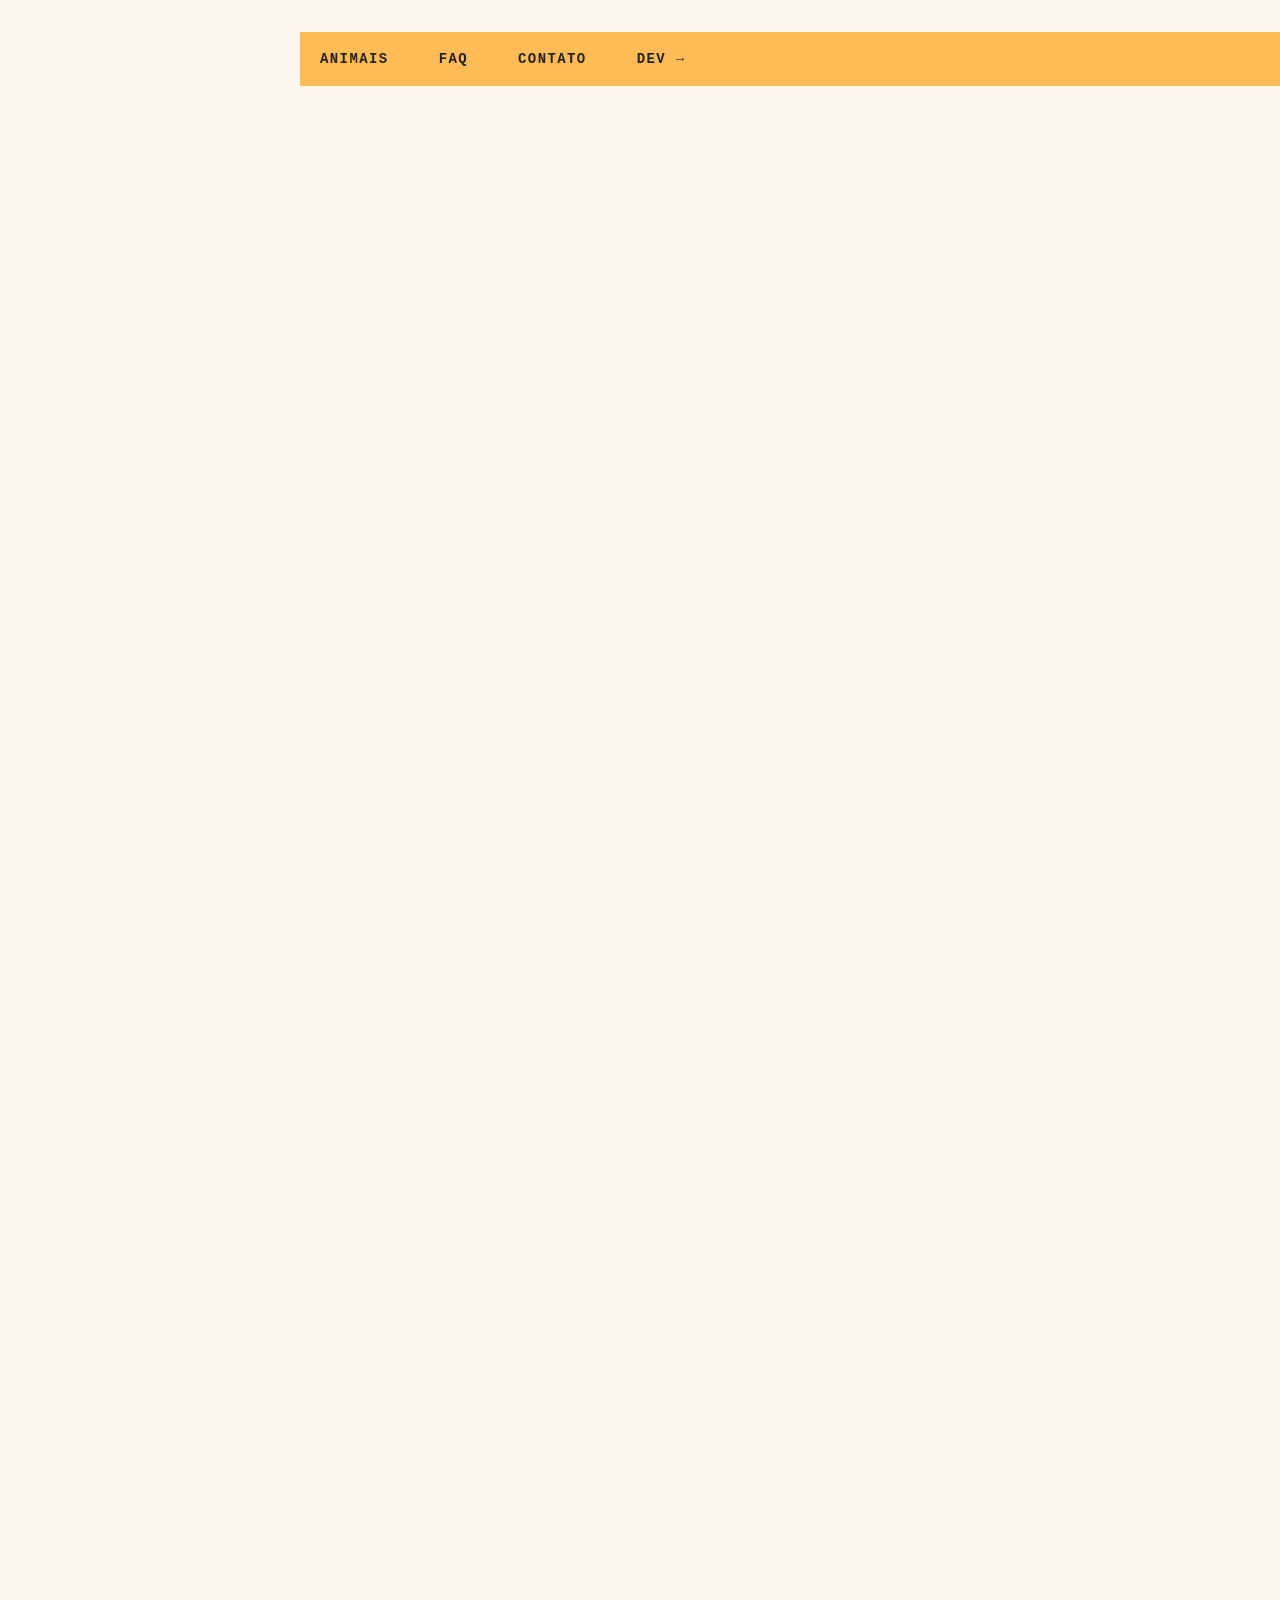
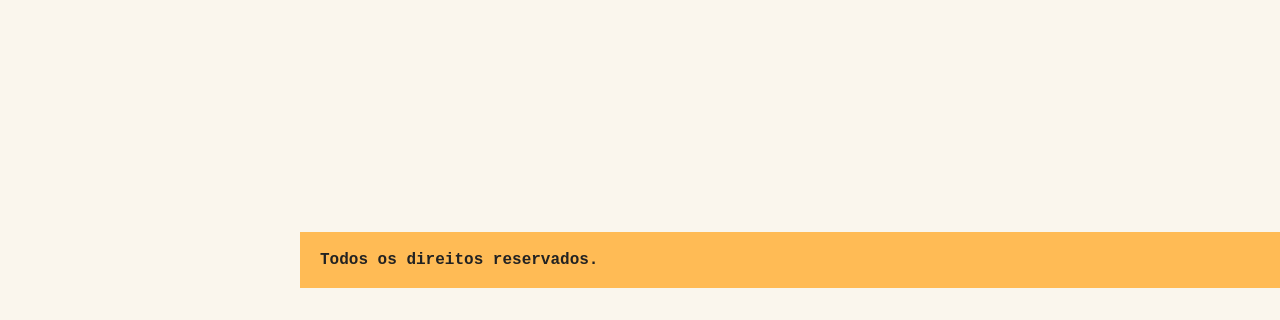
==== index.html @ dd09b453 "SAVEPOINT" ====
<!DOCTYPE html>
<html lang="en">
  <head>
    <meta charset="UTF-8" />
    <meta name="viewport" content="width=device-width, initial-scale=1.0" />
    <meta http-equiv="X-UA-Compatible" content="ie=edge" />
    <link rel="stylesheet" href="css/style.css" />
    <link
      href="https://fonts.googleapis.com/css?family=Playfair+Display+SC"
      rel="stylesheet"
    />
    <script>
      document.documentElement.className += " js";
    </script>
    <title>Animais Fantásticos</title>
  </head>
  <body>
    <!-- menu -->
    <nav class="menu js-menu">
      <ul>
        <li><a href="#animais">Animais</a></li>
        <li><a href="#faq">Faq</a></li>
        <li><a href="#contato">Contato</a></li>
        <li><a href="https://google.com">Dev →</a></li>
      </ul>
    </nav>
    <!-- section animais -->
    <section class="grid-section animais js-scroll" id="animais">
      <h1 class="titulo">Animais Fantásticos</h1>
      <ul class="animais-lista js-tabmenu">
        <li><img src="img/content/imagem1.jpg" /></li>
        <li><img src="img/content/imagem2.jpg" /></li>
        <li><img src="img/content/imagem3.jpg" /></li>
        <li><img src="img/content/imagem4.jpg" /></li>
        <li><img src="img/content/imagem5.jpg" /></li>
        <li><img src="img/content/imagem6.jpg" /></li>
      </ul>

      <div class="animais-descricao js-tabcontent">
        <section>
          <h2>Raposa</h2>
          <p>
            Lorem ipsum dolor, sit amet consectetur adipisicing elit. Dolor
            exercitationem enim illo varchitecto corrupti maxime dignissimos?
          </p>
          <p>
            Lorem ipsum dolor sit amet consectetur adipisicing elit. Placeat
            distinctio cum in aut animi officiis quae vel!
          </p>
          <p>
            Lorem ipsum dolor sit amet consectetur adipisicing elit.
            Exercitationem ipsum unde nesciunt omnis dolores fugiat repellat
            consectetur, eligendi qui similique.
          </p>
        </section>

        <section>
          <h2>Esquilo</h2>
          <p>
            Lorem ipsum dolor, sit amet consectetur adipisicing elit. Dolor
            exercitationem enim illo vero nemo recusandae quod ipsa, velit
            delectus quae aspernatur, architecto corrupti maxime dignissimos?
          </p>
          <p>
            Lorem ipsum dolor sit amet consectetur adipisicing elit. Placeat
            distinctio cum in aut animi officiis quae vel!
          </p>
          <p>
            Lorem ipsum dolor sit amet consectetur adipisicing elit.
            Exercitationem ipsum unde nesciunt omnis dolores fugiat repellat
            consectetur, eligendi qui similique.
          </p>
        </section>

        <section>
          <h2>Urso</h2>
          <p>
            Lorem ipsum dolor, sit amet consectetur adipisicing elit. Dolor
            exercitationem enim illo vero nemo recusandae quod ipsa, velit
            delectus quae aspernatur, architecto corrupti maxime dignissimos?
          </p>
          <p>
            Lorem ipsum dolor sit amet consectetur adipisicing elit. Placeat
            distinctio cum in aut animi officiis quae vel!
          </p>
          <p>
            Lorem ipsum dolor sit amet consectetur adipisicing elit.
            Exercitationem ipsum unde nesciunt omnis dolores fugiat repellat
            consectetur, eligendi qui similique.
          </p>
        </section>

        <section>
          <h2>Lobo</h2>
          <p>
            Lorem ipsum dolor, sit amet consectetur adipisicing elit. Dolor
            exercitationem enim illo vero nemo recusandae quod ipsa, velit
            delectus quae aspernatur, architecto corrupti maxime dignissimos?
          </p>
          <p>
            Lorem ipsum dolor sit amet consectetur adipisicing elit. Placeat
            distinctio cum in aut animi officiis quae vel!
          </p>
          <p>
            Lorem ipsum dolor sit amet consectetur adipisicing elit.
            Exercitationem ipsum unde nesciunt omnis dolores fugiat repellat
            consectetur, eligendi qui similique.
          </p>
        </section>

        <section>
          <h2>Macaco</h2>
          <p>
            Lorem ipsum dolor, sit amet consectetur adipisicing elit. Dolor
            exercitationem enim illo vero nemo recusandae quod ipsa, velit
            delectus quae aspernatur, architecto corrupti maxime dignissimos?
          </p>
          <p>
            Lorem ipsum dolor sit amet consectetur adipisicing elit. Placeat
            distinctio cum in aut animi officiis quae vel!
          </p>
          <p>
            Lorem ipsum dolor sit amet consectetur adipisicing elit.
            Exercitationem ipsum unde nesciunt omnis dolores fugiat repellat
            consectetur, eligendi qui similique.
          </p>
        </section>

        <section>
          <h2>Leão</h2>
          <p>
            Lorem ipsum dolor, sit amet consectetur adipisicing elit. Dolor
            exercitationem enim illo vero nemo recusandae quod ipsa, velit
            delectus quae aspernatur, architecto corrupti maxime dignissimos?
          </p>
          <p>
            Lorem ipsum dolor sit amet consectetur adipisicing elit. Placeat
            distinctio cum in aut animi officiis quae vel!
          </p>
          <p>
            Lorem ipsum dolor sit amet consectetur adipisicing elit.
            Exercitationem ipsum unde nesciunt omnis dolores fugiat repellat
            consectetur, eligendi qui similique.
          </p>
        </section>
      </div>
    </section>

    <!-- FAQ -->
    <section class="grid-section faq js-scroll" id="faq">
      <h1 class="titulo">FAQ</h1>
      <dl class="faq-lista js-accordion">
        <dt>Qual a idade dos animais?</dt>
        <dd>
          Lorem ipsum dolor sit amet consectetur adipisicing elit. Libero ipsa
          reiciendis illum nesciunt veniam. Quos?
        </dd>

        <dt>Eles são fantásticos?</dt>
        <dd>
          Lorem ipsum dolor sit amet consectetur adipisicing elit. Libero ipsa
          reiciendis illum nesciunt veniam. Quos?
        </dd>

        <dt>Qual a diferença?</dt>
        <dd>
          Lorem ipsum dolor sit amet consectetur adipisicing elit. Libero ipsa
          reiciendis illum nesciunt veniam. Quos?
        </dd>

        <dt>Como proceder?</dt>
        <dd>
          Lorem ipsum dolor sit amet consectetur adipisicing elit. Libero ipsa
          reiciendis illum nesciunt veniam. Quos?
        </dd>
      </dl>
    </section>

    <!-- Section Contato -->
    <section class="grid-section contato js-scroll" id="contato">
      <h1 class="titulo">Contato</h1>
      <div class="mapa"><img src="img/content/mapa.png" /></div>
      <ul class="dados">
        <li>email@email.com</li>
        <li>+55 (11) 98844-3322</li>
        <li>Rua Dr. PP, 12</li>
        <li>São Paulo, Sp</li>
      </ul>
    </section>

    <!-- footer -->
    <footer class="copy"><p>Todos os direitos reservados.</p></footer>
    <!-- <script src="js/main/script.js"></script> -->
  </body>
</html>
---- css/style.css ----
html,body,div,span,applet,object,iframe,h1,h2,h3,h4,h5,h6,p,blockquote,pre,a,abbr,acronym,address,big,cite,code,del,dfn,em,img,ins,kbd,q,s,samp,small,strike,strong,sub,sup,tt,var,b,u,i,center,dl,dt,dd,ol,ul,li,fieldset,form,label,legend,table,caption,tbody,tfoot,thead,tr,th,td,article,aside,canvas,details,embed,figure,figcaption,footer,header,hgroup,menu,nav,output,ruby,section,summary,time,mark,audio,video{margin:0;padding:0;border:0;font-size:100%;font:inherit;vertical-align:baseline}article,aside,details,figcaption,figure,footer,header,hgroup,menu,nav,section{display:block}body{line-height:1}ol,ul{list-style:none}blockquote,q{quotes:none}blockquote:before,blockquote:after,q:before,q:after{content:'';content:none}table{border-collapse:collapse;border-spacing:0}html.textomaior{font-size:130%}img{display:block;max-width:100%}body{background:#faf6ed;color:#222;-webkit-font-smoothing:antialiased;display:grid;grid-template-columns:1fr 120px minmax(300px, 800px) 1fr}.menu{grid-column:3/5;margin-top:2em;margin-bottom:2em;background:#fb5}.menu ul{display:-webkit-box;display:-ms-flexbox;display:flex;-ms-flex-wrap:wrap;flex-wrap:wrap}.menu ul li a{display:block;padding:20px;margin-right:10px;color:#222;text-decoration:none;font-family:"IBM PLex Mono",monospace;font-weight:bold;letter-spacing:0.1em;text-transform:uppercase;font-size:0.875rem}.grid-section{grid-column:2/4;width:100%;-webkit-box-sizing:border-box;box-sizing:border-box;padding:10px;display:grid;grid-template-columns:90px 300px 1fr;grid-gap:20px;margin-bottom:4rem}.titulo{font-family:"Playfair Display SC", Georgia;font-size:6rem;line-height:1;margin-bottom:1rem;grid-column:1/4}.animais h2{font-family:"IBM PLex Mono",monospace;font-weight:bold;letter-spacing:0.1em;font-size:1rem;text-transform:uppercase;margin-bottom:1rem;color:#e54}.animais h2::before{content:"";display:inline-block;width:40px;height:10px;background-color:#fb5;margin-right:10px}.animais p{font-family:Helvetica, Arial, sans-serif;line-height:1.2;margin-bottom:1rem}.animais-lista{height:370px;overflow-y:scroll;grid-column:2}.animais-lista::-webkit-scrollbar{width:18px}.animais-lista::-webkit-scrollbar-thumb{background:#fb5;border-left:4px solid #faf6ed;border-right:4px solid #faf6ed}.animais-lista::-webkit-scrollbar-track{background:#faf6ed}.animais-lista li{cursor:pointer}.animais-descricao{grid-column:3}.animais-descricao section{margin-bottom:3rem}.faq-lista{grid-column:2/4}.faq-lista dt{font-family:"IBM PLex Mono",monospace;font-weight:bold;letter-spacing:0.1em;margin-top:2rem;margin-bottom:0.5rem;color:#e54}.faq-lista dt::before{content:"";display:inline-block;width:40px;height:10px;background-color:#fb5;margin-right:10px;width:20px}.faq-lista dd{font-family:Helvetica, Arial, sans-serif;margin-bottom:0.5rem;margin-left:30px}.mapa{grid-column:2}.dados{grid-column:3}.dados li{margin-bottom:1rem;font-family:Helvetica, Arial, sans-serif}.dados li::before{content:"";display:inline-block;width:40px;height:10px;background-color:#fb5;margin-right:10px;width:20px}.copy{grid-column:3/5;margin-bottom:2rem;background:#fb5}.copy p{padding:20px;font-family:"IBM PLex Mono",monospace;font-weight:bold}@media (max-width: 700px){body{grid-template-columns:1fr}.menu,.grid-section,.copy{grid-column:1}.menu{margin-top:0px}.copy{margin-bottom:0px}.grid-section{grid-template-columns:100px 1fr;grid-gap:10px}.grid-section h1{font-size:3rem}.animais-lista{grid-column:1}.faq-lista,.dados,.mapa{grid-column:1/3}}.js .js-tabcontent section{display:none}.js .js-tabcontent section.ativo{display:block;-webkit-animation:show 0.5s forwards;animation:show 0.5s forwards}@-webkit-keyframes show{from{opacity:0;-webkit-transform:translate3d(-30px, 0, 0);transform:translate3d(-30px, 0, 0)}to{opacity:1;-webkit-transform:translate3d(0, 0, 0);transform:translate3d(0, 0, 0)}}@keyframes show{from{opacity:0;-webkit-transform:translate3d(-30px, 0, 0);transform:translate3d(-30px, 0, 0)}to{opacity:1;-webkit-transform:translate3d(0, 0, 0);transform:translate3d(0, 0, 0)}}.js .js-accordion dt{cursor:pointer}.js .js-accordion dt::after{content:"⬎";margin-left:10px}.js .js-accordion dt.show::after{content:"⬏"}.js .js-accordion dd{display:none}.js .js-accordion dd.show{display:block;-webkit-animation:slideDown 0.5s forwards;animation:slideDown 0.5s forwards}@-webkit-keyframes slideDown{from{opacity:0;max-height:0}to{opacity:1;max-height:100px}}@keyframes slideDown{from{opacity:0;max-height:0}to{opacity:1;max-height:100px}}.js .js-scroll{opacity:0;-webkit-transform:translate3d(-30px, 0, 0);transform:translate3d(-30px, 0, 0);-webkit-transition:0.3s;transition:0.3s}.js .js-scroll.ativo{opacity:1;-webkit-transform:translate3d(0, 0, 0);transform:translate3d(0, 0, 0)}
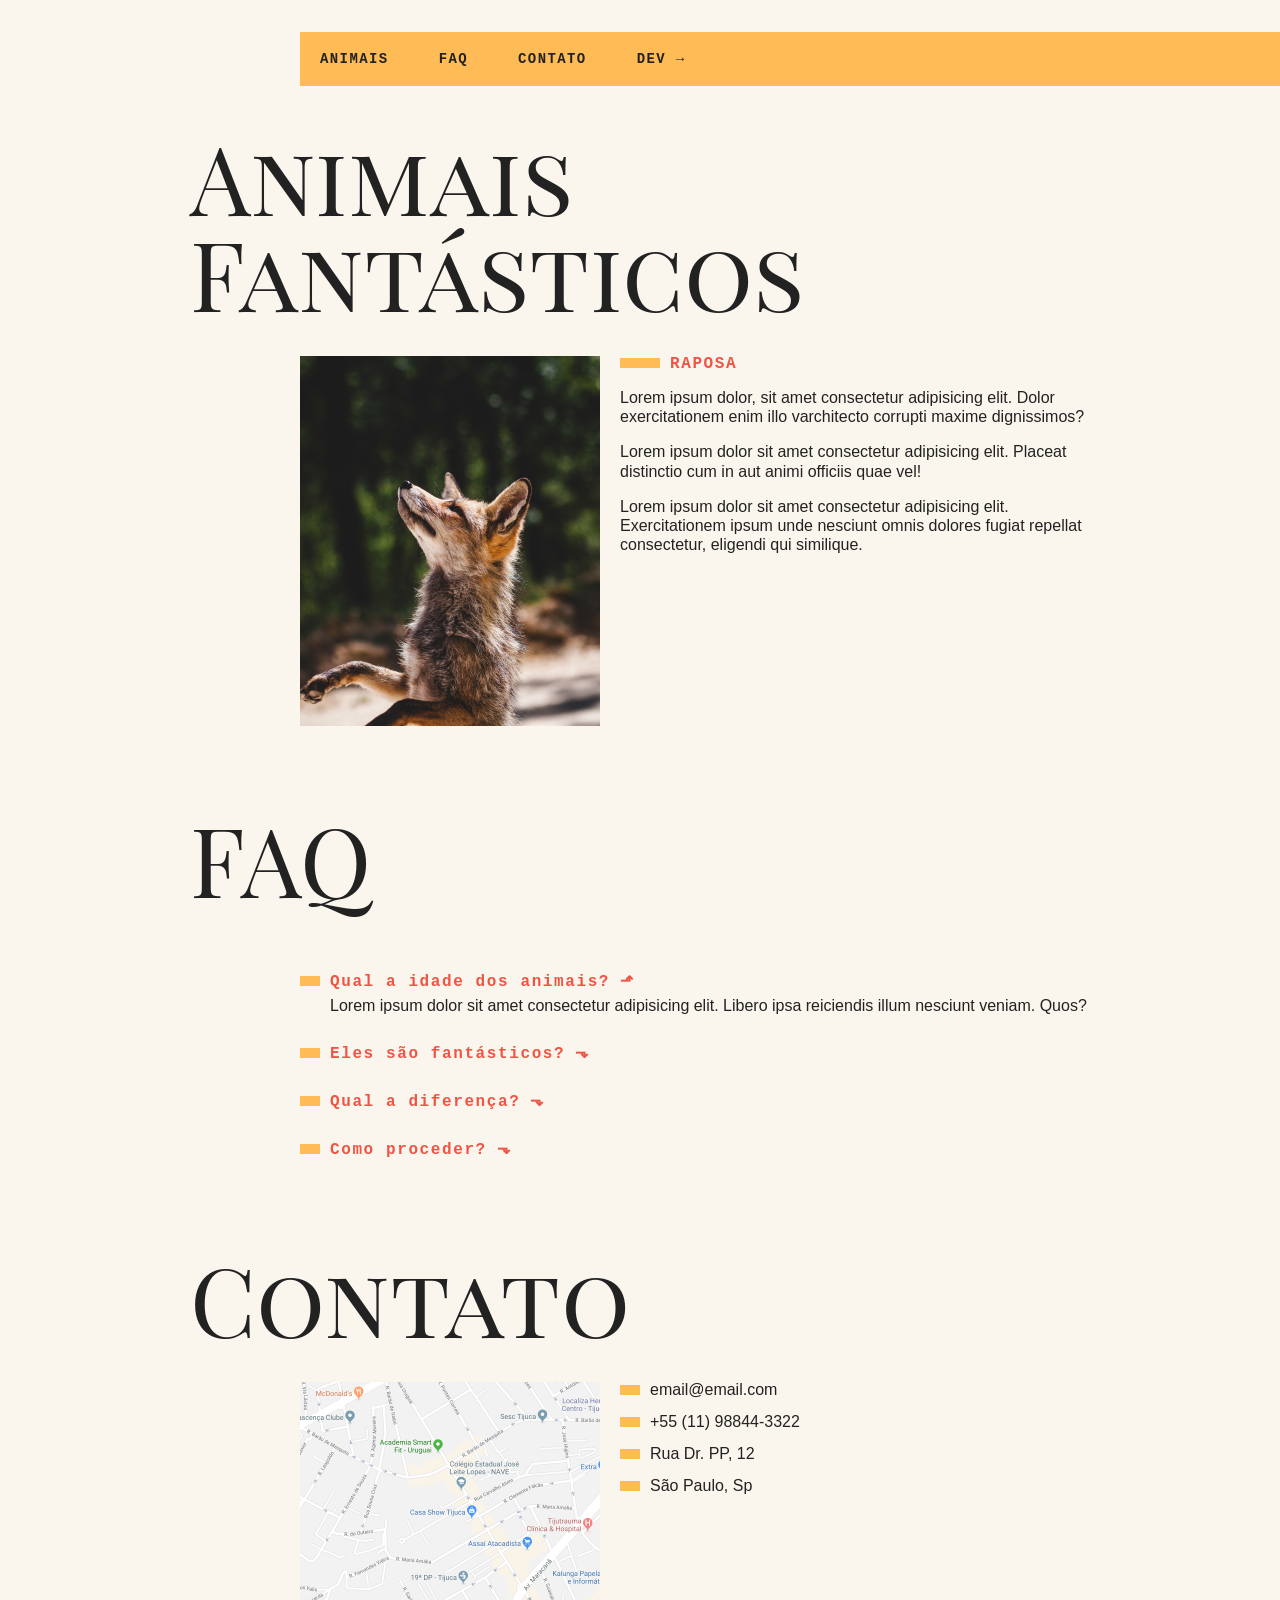
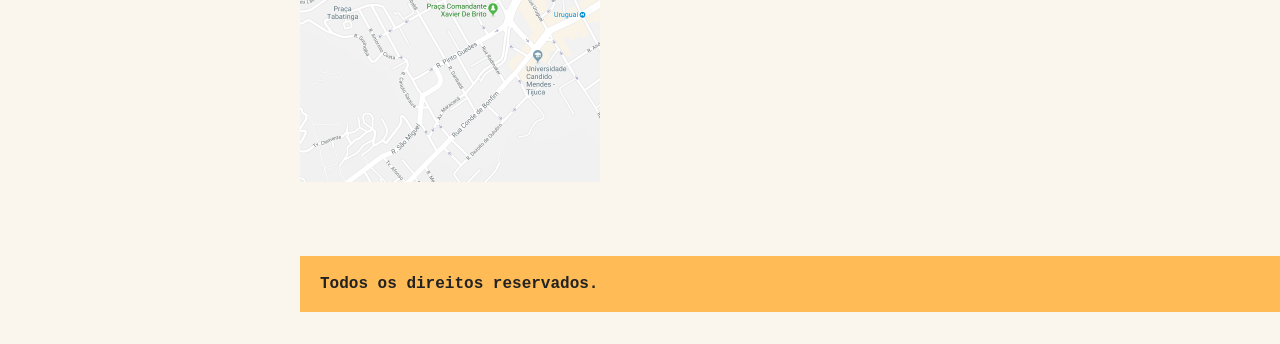
==== commit 29cf86da: "last changes before put all js files in modules" ====
--- a/index.html
+++ b/index.html
@@ -16,7 +16,7 @@
   </head>
   <body>
     <!-- menu -->
-    <nav class="menu js-menu">
+    <nav class="menu" data-menu="suave">
       <ul>
         <li><a href="#animais">Animais</a></li>
         <li><a href="#faq">Faq</a></li>
@@ -25,9 +25,9 @@
       </ul>
     </nav>
     <!-- section animais -->
-    <section class="grid-section animais js-scroll" id="animais">
+    <section class="grid-section animais" data-anime="scroll" id="animais">
       <h1 class="titulo">Animais Fantásticos</h1>
-      <ul class="animais-lista js-tabmenu">
+      <ul class="animais-lista" data-tab="menu">
         <li><img src="img/content/imagem1.jpg" /></li>
         <li><img src="img/content/imagem2.jpg" /></li>
         <li><img src="img/content/imagem3.jpg" /></li>
@@ -36,8 +36,8 @@
         <li><img src="img/content/imagem6.jpg" /></li>
       </ul>
 
-      <div class="animais-descricao js-tabcontent">
-        <section>
+      <div class="animais-descricao" data-tab="content">
+        <section data-anime="show-right">
           <h2>Raposa</h2>
           <p>
             Lorem ipsum dolor, sit amet consectetur adipisicing elit. Dolor
@@ -54,7 +54,7 @@
           </p>
         </section>
 
-        <section>
+        <section data-anime="show-down">
           <h2>Esquilo</h2>
           <p>
             Lorem ipsum dolor, sit amet consectetur adipisicing elit. Dolor
@@ -72,7 +72,7 @@
           </p>
         </section>
 
-        <section>
+        <section data-anime="show-right">
           <h2>Urso</h2>
           <p>
             Lorem ipsum dolor, sit amet consectetur adipisicing elit. Dolor
@@ -90,7 +90,7 @@
           </p>
         </section>
 
-        <section>
+        <section data-anime="show-down">
           <h2>Lobo</h2>
           <p>
             Lorem ipsum dolor, sit amet consectetur adipisicing elit. Dolor
@@ -108,7 +108,7 @@
           </p>
         </section>
 
-        <section>
+        <section data-anime="show-right">
           <h2>Macaco</h2>
           <p>
             Lorem ipsum dolor, sit amet consectetur adipisicing elit. Dolor
@@ -126,7 +126,7 @@
           </p>
         </section>
 
-        <section>
+        <section data-anime="show-down">
           <h2>Leão</h2>
           <p>
             Lorem ipsum dolor, sit amet consectetur adipisicing elit. Dolor
@@ -147,9 +147,9 @@
     </section>
 
     <!-- FAQ -->
-    <section class="grid-section faq js-scroll" id="faq">
+    <section class="grid-section faq" data-anime="scroll" id="faq">
       <h1 class="titulo">FAQ</h1>
-      <dl class="faq-lista js-accordion">
+      <dl class="faq-lista js-accordion" data-anime="accordion">
         <dt>Qual a idade dos animais?</dt>
         <dd>
           Lorem ipsum dolor sit amet consectetur adipisicing elit. Libero ipsa
@@ -177,7 +177,7 @@
     </section>
 
     <!-- Section Contato -->
-    <section class="grid-section contato js-scroll" id="contato">
+    <section class="grid-section contato" data-anime="scroll" id="contato">
       <h1 class="titulo">Contato</h1>
       <div class="mapa"><img src="img/content/mapa.png" /></div>
       <ul class="dados">
@@ -190,6 +190,6 @@
 
     <!-- footer -->
     <footer class="copy"><p>Todos os direitos reservados.</p></footer>
-    <!-- <script src="js/main/script.js"></script> -->
+    <script src="js/main/script.js"></script>
   </body>
 </html>
--- a/css/style.css
+++ b/css/style.css
@@ -1 +1 @@
-html,body,div,span,applet,object,iframe,h1,h2,h3,h4,h5,h6,p,blockquote,pre,a,abbr,acronym,address,big,cite,code,del,dfn,em,img,ins,kbd,q,s,samp,small,strike,strong,sub,sup,tt,var,b,u,i,center,dl,dt,dd,ol,ul,li,fieldset,form,label,legend,table,caption,tbody,tfoot,thead,tr,th,td,article,aside,canvas,details,embed,figure,figcaption,footer,header,hgroup,menu,nav,output,ruby,section,summary,time,mark,audio,video{margin:0;padding:0;border:0;font-size:100%;font:inherit;vertical-align:baseline}article,aside,details,figcaption,figure,footer,header,hgroup,menu,nav,section{display:block}body{line-height:1}ol,ul{list-style:none}blockquote,q{quotes:none}blockquote:before,blockquote:after,q:before,q:after{content:'';content:none}table{border-collapse:collapse;border-spacing:0}html.textomaior{font-size:130%}img{display:block;max-width:100%}body{background:#faf6ed;color:#222;-webkit-font-smoothing:antialiased;display:grid;grid-template-columns:1fr 120px minmax(300px, 800px) 1fr}.menu{grid-column:3/5;margin-top:2em;margin-bottom:2em;background:#fb5}.menu ul{display:-webkit-box;display:-ms-flexbox;display:flex;-ms-flex-wrap:wrap;flex-wrap:wrap}.menu ul li a{display:block;padding:20px;margin-right:10px;color:#222;text-decoration:none;font-family:"IBM PLex Mono",monospace;font-weight:bold;letter-spacing:0.1em;text-transform:uppercase;font-size:0.875rem}.grid-section{grid-column:2/4;width:100%;-webkit-box-sizing:border-box;box-sizing:border-box;padding:10px;display:grid;grid-template-columns:90px 300px 1fr;grid-gap:20px;margin-bottom:4rem}.titulo{font-family:"Playfair Display SC", Georgia;font-size:6rem;line-height:1;margin-bottom:1rem;grid-column:1/4}.animais h2{font-family:"IBM PLex Mono",monospace;font-weight:bold;letter-spacing:0.1em;font-size:1rem;text-transform:uppercase;margin-bottom:1rem;color:#e54}.animais h2::before{content:"";display:inline-block;width:40px;height:10px;background-color:#fb5;margin-right:10px}.animais p{font-family:Helvetica, Arial, sans-serif;line-height:1.2;margin-bottom:1rem}.animais-lista{height:370px;overflow-y:scroll;grid-column:2}.animais-lista::-webkit-scrollbar{width:18px}.animais-lista::-webkit-scrollbar-thumb{background:#fb5;border-left:4px solid #faf6ed;border-right:4px solid #faf6ed}.animais-lista::-webkit-scrollbar-track{background:#faf6ed}.animais-lista li{cursor:pointer}.animais-descricao{grid-column:3}.animais-descricao section{margin-bottom:3rem}.faq-lista{grid-column:2/4}.faq-lista dt{font-family:"IBM PLex Mono",monospace;font-weight:bold;letter-spacing:0.1em;margin-top:2rem;margin-bottom:0.5rem;color:#e54}.faq-lista dt::before{content:"";display:inline-block;width:40px;height:10px;background-color:#fb5;margin-right:10px;width:20px}.faq-lista dd{font-family:Helvetica, Arial, sans-serif;margin-bottom:0.5rem;margin-left:30px}.mapa{grid-column:2}.dados{grid-column:3}.dados li{margin-bottom:1rem;font-family:Helvetica, Arial, sans-serif}.dados li::before{content:"";display:inline-block;width:40px;height:10px;background-color:#fb5;margin-right:10px;width:20px}.copy{grid-column:3/5;margin-bottom:2rem;background:#fb5}.copy p{padding:20px;font-family:"IBM PLex Mono",monospace;font-weight:bold}@media (max-width: 700px){body{grid-template-columns:1fr}.menu,.grid-section,.copy{grid-column:1}.menu{margin-top:0px}.copy{margin-bottom:0px}.grid-section{grid-template-columns:100px 1fr;grid-gap:10px}.grid-section h1{font-size:3rem}.animais-lista{grid-column:1}.faq-lista,.dados,.mapa{grid-column:1/3}}.js .js-tabcontent section{display:none}.js .js-tabcontent section.ativo{display:block;-webkit-animation:show 0.5s forwards;animation:show 0.5s forwards}@-webkit-keyframes show{from{opacity:0;-webkit-transform:translate3d(-30px, 0, 0);transform:translate3d(-30px, 0, 0)}to{opacity:1;-webkit-transform:translate3d(0, 0, 0);transform:translate3d(0, 0, 0)}}@keyframes show{from{opacity:0;-webkit-transform:translate3d(-30px, 0, 0);transform:translate3d(-30px, 0, 0)}to{opacity:1;-webkit-transform:translate3d(0, 0, 0);transform:translate3d(0, 0, 0)}}.js .js-accordion dt{cursor:pointer}.js .js-accordion dt::after{content:"⬎";margin-left:10px}.js .js-accordion dt.show::after{content:"⬏"}.js .js-accordion dd{display:none}.js .js-accordion dd.show{display:block;-webkit-animation:slideDown 0.5s forwards;animation:slideDown 0.5s forwards}@-webkit-keyframes slideDown{from{opacity:0;max-height:0}to{opacity:1;max-height:100px}}@keyframes slideDown{from{opacity:0;max-height:0}to{opacity:1;max-height:100px}}.js .js-scroll{opacity:0;-webkit-transform:translate3d(-30px, 0, 0);transform:translate3d(-30px, 0, 0);-webkit-transition:0.3s;transition:0.3s}.js .js-scroll.ativo{opacity:1;-webkit-transform:translate3d(0, 0, 0);transform:translate3d(0, 0, 0)}
+html,body,div,span,applet,object,iframe,h1,h2,h3,h4,h5,h6,p,blockquote,pre,a,abbr,acronym,address,big,cite,code,del,dfn,em,img,ins,kbd,q,s,samp,small,strike,strong,sub,sup,tt,var,b,u,i,center,dl,dt,dd,ol,ul,li,fieldset,form,label,legend,table,caption,tbody,tfoot,thead,tr,th,td,article,aside,canvas,details,embed,figure,figcaption,footer,header,hgroup,menu,nav,output,ruby,section,summary,time,mark,audio,video{margin:0;padding:0;border:0;font-size:100%;font:inherit;vertical-align:baseline}article,aside,details,figcaption,figure,footer,header,hgroup,menu,nav,section{display:block}body{line-height:1}ol,ul{list-style:none}blockquote,q{quotes:none}blockquote:before,blockquote:after,q:before,q:after{content:'';content:none}table{border-collapse:collapse;border-spacing:0}html.textomaior{font-size:130%}img{display:block;max-width:100%}body{background:#faf6ed;color:#222;-webkit-font-smoothing:antialiased;display:grid;grid-template-columns:1fr 120px minmax(300px, 800px) 1fr}.menu{grid-column:3/5;margin-top:2em;margin-bottom:2em;background:#fb5}.menu ul{display:-webkit-box;display:-ms-flexbox;display:flex;-ms-flex-wrap:wrap;flex-wrap:wrap}.menu ul li a{display:block;padding:20px;margin-right:10px;color:#222;text-decoration:none;font-family:"IBM PLex Mono",monospace;font-weight:bold;letter-spacing:0.1em;text-transform:uppercase;font-size:0.875rem}.grid-section{grid-column:2/4;width:100%;-webkit-box-sizing:border-box;box-sizing:border-box;padding:10px;display:grid;grid-template-columns:90px 300px 1fr;grid-gap:20px;margin-bottom:4rem}.titulo{font-family:"Playfair Display SC", Georgia;font-size:6rem;line-height:1;margin-bottom:1rem;grid-column:1/4}.animais h2{font-family:"IBM PLex Mono",monospace;font-weight:bold;letter-spacing:0.1em;font-size:1rem;text-transform:uppercase;margin-bottom:1rem;color:#e54}.animais h2::before{content:"";display:inline-block;width:40px;height:10px;background-color:#fb5;margin-right:10px}.animais p{font-family:Helvetica, Arial, sans-serif;line-height:1.2;margin-bottom:1rem}.animais-lista{height:370px;overflow-y:scroll;grid-column:2}.animais-lista::-webkit-scrollbar{width:18px}.animais-lista::-webkit-scrollbar-thumb{background:#fb5;border-left:4px solid #faf6ed;border-right:4px solid #faf6ed}.animais-lista::-webkit-scrollbar-track{background:#faf6ed}.animais-lista li{cursor:pointer}.animais-descricao{grid-column:3}.animais-descricao section{margin-bottom:3rem}.faq-lista{grid-column:2/4}.faq-lista dt{font-family:"IBM PLex Mono",monospace;font-weight:bold;letter-spacing:0.1em;margin-top:2rem;margin-bottom:0.5rem;color:#e54}.faq-lista dt::before{content:"";display:inline-block;width:40px;height:10px;background-color:#fb5;margin-right:10px;width:20px}.faq-lista dd{font-family:Helvetica, Arial, sans-serif;margin-bottom:0.5rem;margin-left:30px}.mapa{grid-column:2}.dados{grid-column:3}.dados li{margin-bottom:1rem;font-family:Helvetica, Arial, sans-serif}.dados li::before{content:"";display:inline-block;width:40px;height:10px;background-color:#fb5;margin-right:10px;width:20px}.copy{grid-column:3/5;margin-bottom:2rem;background:#fb5}.copy p{padding:20px;font-family:"IBM PLex Mono",monospace;font-weight:bold}@media (max-width: 700px){body{grid-template-columns:1fr}.menu,.grid-section,.copy{grid-column:1}.menu{margin-top:0px}.copy{margin-bottom:0px}.grid-section{grid-template-columns:100px 1fr;grid-gap:10px}.grid-section h1{font-size:3rem}.animais-lista{grid-column:1}.faq-lista,.dados,.mapa{grid-column:1/3}}.js [data-tab="content"] section{display:none}.js [data-tab="content"] section.ativo{display:block !important}.js [data-tab="content"] section.ativo.show-right{-webkit-animation:show-right 0.5s forwards;animation:show-right 0.5s forwards}.js [data-tab="content"] section.ativo.show-down{-webkit-animation:show-down 0.5s forwards;animation:show-down 0.5s forwards}@-webkit-keyframes show-right{from{opacity:0;-webkit-transform:translate3d(-30px, 0, 0);transform:translate3d(-30px, 0, 0)}to{opacity:1;-webkit-transform:translate3d(0, 0, 0);transform:translate3d(0, 0, 0)}}@keyframes show-right{from{opacity:0;-webkit-transform:translate3d(-30px, 0, 0);transform:translate3d(-30px, 0, 0)}to{opacity:1;-webkit-transform:translate3d(0, 0, 0);transform:translate3d(0, 0, 0)}}@-webkit-keyframes show-down{from{opacity:0;-webkit-transform:translate3d(0, -30px, 0);transform:translate3d(0, -30px, 0)}to{opacity:1;-webkit-transform:translate3d(0, 0, 0);transform:translate3d(0, 0, 0)}}@keyframes show-down{from{opacity:0;-webkit-transform:translate3d(0, -30px, 0);transform:translate3d(0, -30px, 0)}to{opacity:1;-webkit-transform:translate3d(0, 0, 0);transform:translate3d(0, 0, 0)}}.js [data-anime="accordion"] dt{cursor:pointer}.js [data-anime="accordion"] dt::after{content:"⬎";margin-left:10px}.js [data-anime="accordion"] dt.show::after{content:"⬏"}.js [data-anime="accordion"] dd{display:none}.js [data-anime="accordion"] dd.show{display:block;-webkit-animation:slideDown 0.5s forwards;animation:slideDown 0.5s forwards}@-webkit-keyframes slideDown{from{opacity:0;max-height:0}to{opacity:1;max-height:100px}}@keyframes slideDown{from{opacity:0;max-height:0}to{opacity:1;max-height:100px}}.js [data-anime="scroll"]{opacity:0;-webkit-transform:translate3d(-30px, 0, 0);transform:translate3d(-30px, 0, 0);-webkit-transition:0.3s;transition:0.3s}.js [data-anime="scroll"].ativo{opacity:1;-webkit-transform:translate3d(0, 0, 0);transform:translate3d(0, 0, 0)}
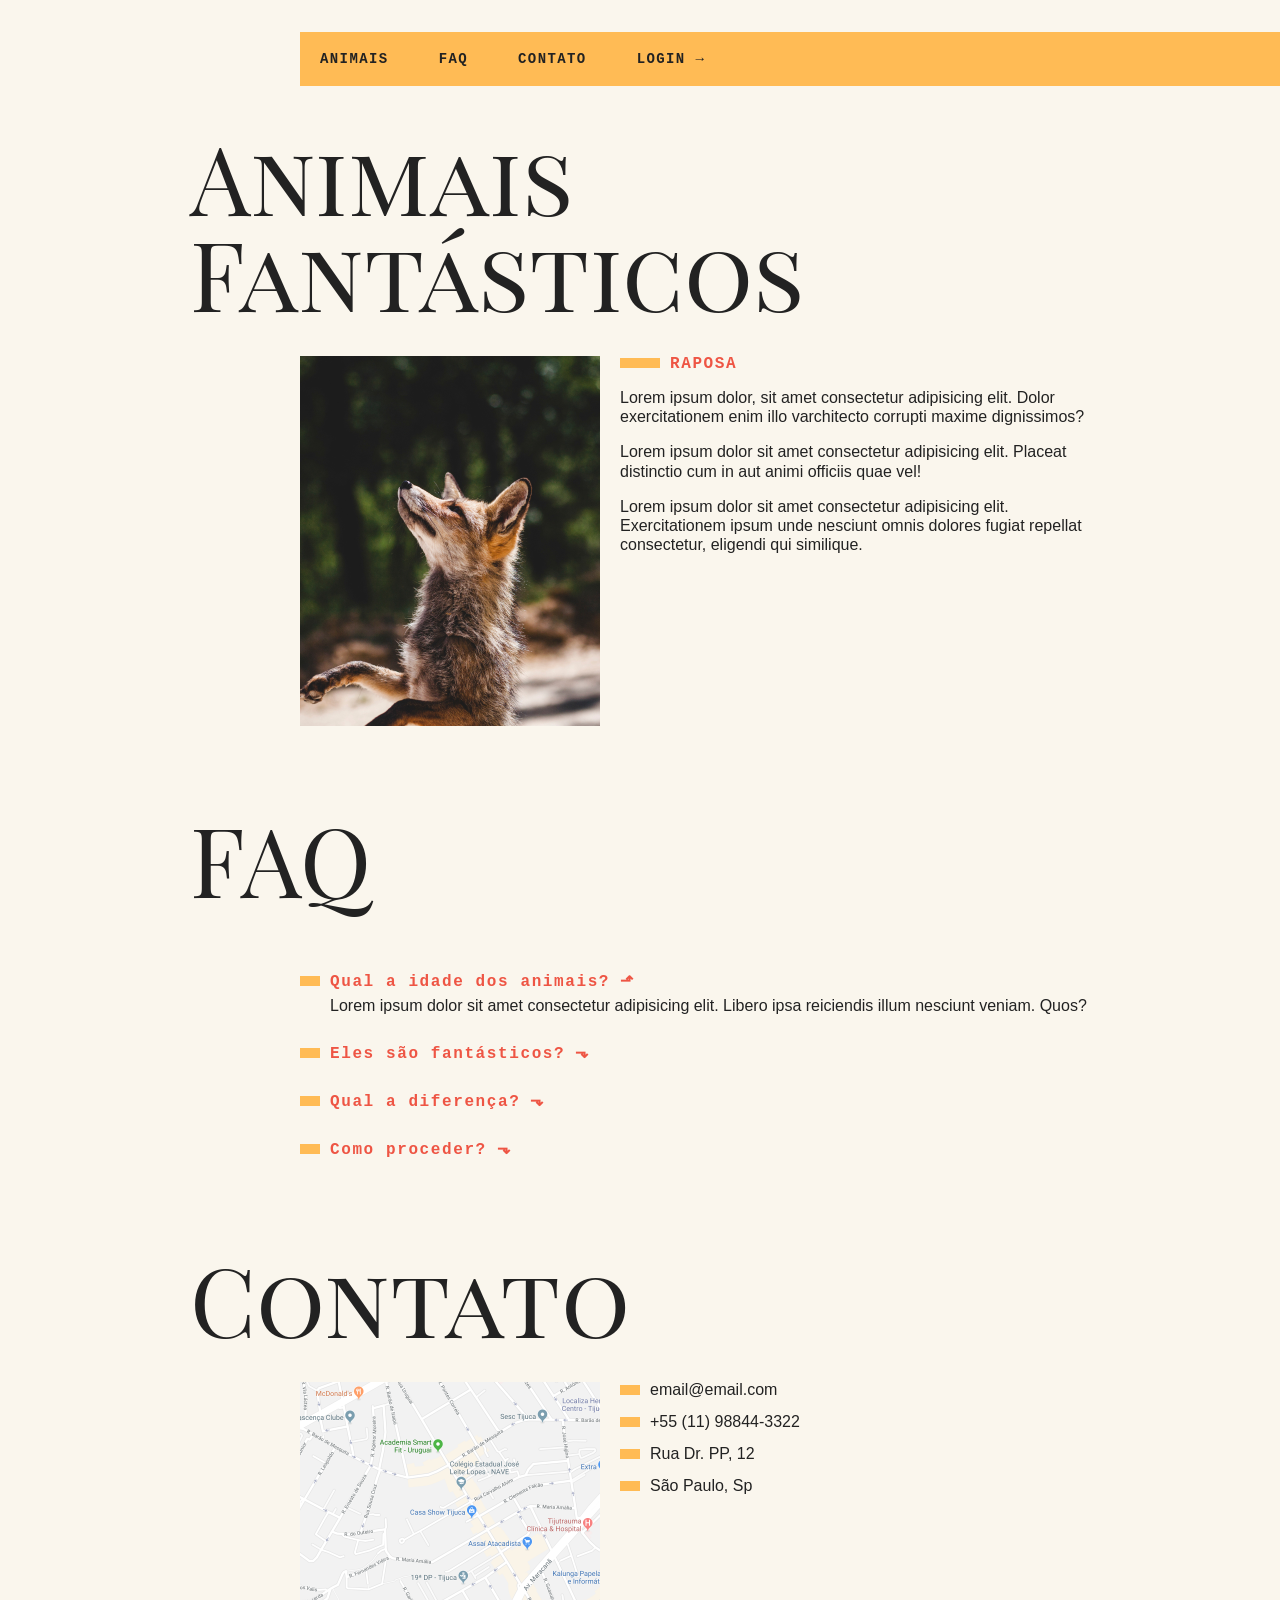
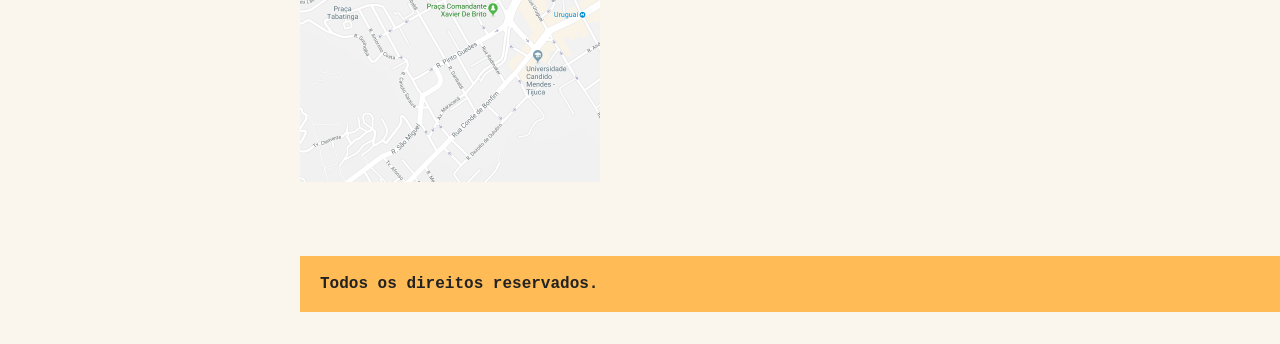
==== commit 71825a88: "modal add to the file" ====
--- a/index.html
+++ b/index.html
@@ -15,181 +15,197 @@
     <title>Animais Fantásticos</title>
   </head>
   <body>
-    <!-- menu -->
-    <nav class="menu" data-menu="suave">
-      <ul>
-        <li><a href="#animais">Animais</a></li>
-        <li><a href="#faq">Faq</a></li>
-        <li><a href="#contato">Contato</a></li>
-        <li><a href="https://google.com">Dev →</a></li>
-      </ul>
-    </nav>
-    <!-- section animais -->
-    <section class="grid-section animais" data-anime="scroll" id="animais">
-      <h1 class="titulo">Animais Fantásticos</h1>
-      <ul class="animais-lista" data-tab="menu">
-        <li><img src="img/content/imagem1.jpg" /></li>
-        <li><img src="img/content/imagem2.jpg" /></li>
-        <li><img src="img/content/imagem3.jpg" /></li>
-        <li><img src="img/content/imagem4.jpg" /></li>
-        <li><img src="img/content/imagem5.jpg" /></li>
-        <li><img src="img/content/imagem6.jpg" /></li>
-      </ul>
-
-      <div class="animais-descricao" data-tab="content">
-        <section data-anime="show-right">
-          <h2>Raposa</h2>
-          <p>
-            Lorem ipsum dolor, sit amet consectetur adipisicing elit. Dolor
-            exercitationem enim illo varchitecto corrupti maxime dignissimos?
-          </p>
-          <p>
-            Lorem ipsum dolor sit amet consectetur adipisicing elit. Placeat
-            distinctio cum in aut animi officiis quae vel!
-          </p>
-          <p>
-            Lorem ipsum dolor sit amet consectetur adipisicing elit.
-            Exercitationem ipsum unde nesciunt omnis dolores fugiat repellat
-            consectetur, eligendi qui similique.
-          </p>
-        </section>
-
-        <section data-anime="show-down">
-          <h2>Esquilo</h2>
-          <p>
-            Lorem ipsum dolor, sit amet consectetur adipisicing elit. Dolor
-            exercitationem enim illo vero nemo recusandae quod ipsa, velit
-            delectus quae aspernatur, architecto corrupti maxime dignissimos?
-          </p>
-          <p>
-            Lorem ipsum dolor sit amet consectetur adipisicing elit. Placeat
-            distinctio cum in aut animi officiis quae vel!
-          </p>
-          <p>
-            Lorem ipsum dolor sit amet consectetur adipisicing elit.
-            Exercitationem ipsum unde nesciunt omnis dolores fugiat repellat
-            consectetur, eligendi qui similique.
-          </p>
-        </section>
-
-        <section data-anime="show-right">
-          <h2>Urso</h2>
-          <p>
-            Lorem ipsum dolor, sit amet consectetur adipisicing elit. Dolor
-            exercitationem enim illo vero nemo recusandae quod ipsa, velit
-            delectus quae aspernatur, architecto corrupti maxime dignissimos?
-          </p>
-          <p>
-            Lorem ipsum dolor sit amet consectetur adipisicing elit. Placeat
-            distinctio cum in aut animi officiis quae vel!
-          </p>
-          <p>
-            Lorem ipsum dolor sit amet consectetur adipisicing elit.
-            Exercitationem ipsum unde nesciunt omnis dolores fugiat repellat
-            consectetur, eligendi qui similique.
-          </p>
-        </section>
-
-        <section data-anime="show-down">
-          <h2>Lobo</h2>
-          <p>
-            Lorem ipsum dolor, sit amet consectetur adipisicing elit. Dolor
-            exercitationem enim illo vero nemo recusandae quod ipsa, velit
-            delectus quae aspernatur, architecto corrupti maxime dignissimos?
-          </p>
-          <p>
-            Lorem ipsum dolor sit amet consectetur adipisicing elit. Placeat
-            distinctio cum in aut animi officiis quae vel!
-          </p>
-          <p>
-            Lorem ipsum dolor sit amet consectetur adipisicing elit.
-            Exercitationem ipsum unde nesciunt omnis dolores fugiat repellat
-            consectetur, eligendi qui similique.
-          </p>
-        </section>
-
-        <section data-anime="show-right">
-          <h2>Macaco</h2>
-          <p>
-            Lorem ipsum dolor, sit amet consectetur adipisicing elit. Dolor
-            exercitationem enim illo vero nemo recusandae quod ipsa, velit
-            delectus quae aspernatur, architecto corrupti maxime dignissimos?
-          </p>
-          <p>
-            Lorem ipsum dolor sit amet consectetur adipisicing elit. Placeat
-            distinctio cum in aut animi officiis quae vel!
-          </p>
-          <p>
-            Lorem ipsum dolor sit amet consectetur adipisicing elit.
-            Exercitationem ipsum unde nesciunt omnis dolores fugiat repellat
-            consectetur, eligendi qui similique.
-          </p>
-        </section>
-
-        <section data-anime="show-down">
-          <h2>Leão</h2>
-          <p>
-            Lorem ipsum dolor, sit amet consectetur adipisicing elit. Dolor
-            exercitationem enim illo vero nemo recusandae quod ipsa, velit
-            delectus quae aspernatur, architecto corrupti maxime dignissimos?
-          </p>
-          <p>
-            Lorem ipsum dolor sit amet consectetur adipisicing elit. Placeat
-            distinctio cum in aut animi officiis quae vel!
-          </p>
-          <p>
-            Lorem ipsum dolor sit amet consectetur adipisicing elit.
-            Exercitationem ipsum unde nesciunt omnis dolores fugiat repellat
-            consectetur, eligendi qui similique.
-          </p>
-        </section>
+    <div class="grid-container">
+      <!-- menu -->
+      <nav class="menu" data-menu="suave">
+        <ul>
+          <li><a href="#animais">Animais</a></li>
+          <li><a href="#faq">Faq</a></li>
+          <li><a href="#contato">Contato</a></li>
+          <li><a data-modal="abrir" href="login.html">Login →</a></li>
+        </ul>
+      </nav>
+      <!-- section animais -->
+      <section class="grid-section animais" data-anime="scroll" id="animais">
+        <h1 class="titulo">Animais Fantásticos</h1>
+        <ul class="animais-lista" data-tab="menu">
+          <li><img src="img/content/imagem1.jpg" /></li>
+          <li><img src="img/content/imagem2.jpg" /></li>
+          <li><img src="img/content/imagem3.jpg" /></li>
+          <li><img src="img/content/imagem4.jpg" /></li>
+          <li><img src="img/content/imagem5.jpg" /></li>
+          <li><img src="img/content/imagem6.jpg" /></li>
+        </ul>
+
+        <div class="animais-descricao" data-tab="content">
+          <section data-anime="show-right">
+            <h2>Raposa</h2>
+            <p>
+              Lorem ipsum dolor, sit amet consectetur adipisicing elit. Dolor
+              exercitationem enim illo varchitecto corrupti maxime dignissimos?
+            </p>
+            <p>
+              Lorem ipsum dolor sit amet consectetur adipisicing elit. Placeat
+              distinctio cum in aut animi officiis quae vel!
+            </p>
+            <p>
+              Lorem ipsum dolor sit amet consectetur adipisicing elit.
+              Exercitationem ipsum unde nesciunt omnis dolores fugiat repellat
+              consectetur, eligendi qui similique.
+            </p>
+          </section>
+
+          <section data-anime="show-down">
+            <h2>Esquilo</h2>
+            <p>
+              Lorem ipsum dolor, sit amet consectetur adipisicing elit. Dolor
+              exercitationem enim illo vero nemo recusandae quod ipsa, velit
+              delectus quae aspernatur, architecto corrupti maxime dignissimos?
+            </p>
+            <p>
+              Lorem ipsum dolor sit amet consectetur adipisicing elit. Placeat
+              distinctio cum in aut animi officiis quae vel!
+            </p>
+            <p>
+              Lorem ipsum dolor sit amet consectetur adipisicing elit.
+              Exercitationem ipsum unde nesciunt omnis dolores fugiat repellat
+              consectetur, eligendi qui similique.
+            </p>
+          </section>
+
+          <section data-anime="show-right">
+            <h2>Urso</h2>
+            <p>
+              Lorem ipsum dolor, sit amet consectetur adipisicing elit. Dolor
+              exercitationem enim illo vero nemo recusandae quod ipsa, velit
+              delectus quae aspernatur, architecto corrupti maxime dignissimos?
+            </p>
+            <p>
+              Lorem ipsum dolor sit amet consectetur adipisicing elit. Placeat
+              distinctio cum in aut animi officiis quae vel!
+            </p>
+            <p>
+              Lorem ipsum dolor sit amet consectetur adipisicing elit.
+              Exercitationem ipsum unde nesciunt omnis dolores fugiat repellat
+              consectetur, eligendi qui similique.
+            </p>
+          </section>
+
+          <section data-anime="show-down">
+            <h2>Lobo</h2>
+            <p>
+              Lorem ipsum dolor, sit amet consectetur adipisicing elit. Dolor
+              exercitationem enim illo vero nemo recusandae quod ipsa, velit
+              delectus quae aspernatur, architecto corrupti maxime dignissimos?
+            </p>
+            <p>
+              Lorem ipsum dolor sit amet consectetur adipisicing elit. Placeat
+              distinctio cum in aut animi officiis quae vel!
+            </p>
+            <p>
+              Lorem ipsum dolor sit amet consectetur adipisicing elit.
+              Exercitationem ipsum unde nesciunt omnis dolores fugiat repellat
+              consectetur, eligendi qui similique.
+            </p>
+          </section>
+
+          <section data-anime="show-right">
+            <h2>Macaco</h2>
+            <p>
+              Lorem ipsum dolor, sit amet consectetur adipisicing elit. Dolor
+              exercitationem enim illo vero nemo recusandae quod ipsa, velit
+              delectus quae aspernatur, architecto corrupti maxime dignissimos?
+            </p>
+            <p>
+              Lorem ipsum dolor sit amet consectetur adipisicing elit. Placeat
+              distinctio cum in aut animi officiis quae vel!
+            </p>
+            <p>
+              Lorem ipsum dolor sit amet consectetur adipisicing elit.
+              Exercitationem ipsum unde nesciunt omnis dolores fugiat repellat
+              consectetur, eligendi qui similique.
+            </p>
+          </section>
+
+          <section data-anime="show-down">
+            <h2>Leão</h2>
+            <p>
+              Lorem ipsum dolor, sit amet consectetur adipisicing elit. Dolor
+              exercitationem enim illo vero nemo recusandae quod ipsa, velit
+              delectus quae aspernatur, architecto corrupti maxime dignissimos?
+            </p>
+            <p>
+              Lorem ipsum dolor sit amet consectetur adipisicing elit. Placeat
+              distinctio cum in aut animi officiis quae vel!
+            </p>
+            <p>
+              Lorem ipsum dolor sit amet consectetur adipisicing elit.
+              Exercitationem ipsum unde nesciunt omnis dolores fugiat repellat
+              consectetur, eligendi qui similique.
+            </p>
+          </section>
+        </div>
+      </section>
+
+      <!-- FAQ -->
+      <section class="grid-section faq" data-anime="scroll" id="faq">
+        <h1 class="titulo">FAQ</h1>
+        <dl class="faq-lista js-accordion" data-anime="accordion">
+          <dt>Qual a idade dos animais?</dt>
+          <dd>
+            Lorem ipsum dolor sit amet consectetur adipisicing elit. Libero ipsa
+            reiciendis illum nesciunt veniam. Quos?
+          </dd>
+
+          <dt>Eles são fantásticos?</dt>
+          <dd>
+            Lorem ipsum dolor sit amet consectetur adipisicing elit. Libero ipsa
+            reiciendis illum nesciunt veniam. Quos?
+          </dd>
+
+          <dt>Qual a diferença?</dt>
+          <dd>
+            Lorem ipsum dolor sit amet consectetur adipisicing elit. Libero ipsa
+            reiciendis illum nesciunt veniam. Quos?
+          </dd>
+
+          <dt>Como proceder?</dt>
+          <dd>
+            Lorem ipsum dolor sit amet consectetur adipisicing elit. Libero ipsa
+            reiciendis illum nesciunt veniam. Quos?
+          </dd>
+        </dl>
+      </section>
+
+      <!-- Section Contato -->
+      <section class="grid-section contato" data-anime="scroll" id="contato">
+        <h1 class="titulo">Contato</h1>
+        <div class="mapa"><img src="img/content/mapa.png" /></div>
+        <ul class="dados">
+          <li>email@email.com</li>
+          <li>+55 (11) 98844-3322</li>
+          <li>Rua Dr. PP, 12</li>
+          <li>São Paulo, Sp</li>
+        </ul>
+      </section>
+
+      <!-- footer -->
+      <footer class="copy"><p>Todos os direitos reservados.</p></footer>
+    </div>
+
+    <section class="modal-container" data-modal="container">
+      <div class="modal">
+        <button data-modal="fechar" class="fechar">X</button>
+        <form action="">
+          <label for="email">Email</label>
+          <input type="text" for="email" id="email" />
+
+          <label for="senha">Senha</label>
+          <input type="password" for="senha" id="senha" />
+          <button type="submit">Entrar</button>
+        </form>
       </div>
     </section>
-
-    <!-- FAQ -->
-    <section class="grid-section faq" data-anime="scroll" id="faq">
-      <h1 class="titulo">FAQ</h1>
-      <dl class="faq-lista js-accordion" data-anime="accordion">
-        <dt>Qual a idade dos animais?</dt>
-        <dd>
-          Lorem ipsum dolor sit amet consectetur adipisicing elit. Libero ipsa
-          reiciendis illum nesciunt veniam. Quos?
-        </dd>
-
-        <dt>Eles são fantásticos?</dt>
-        <dd>
-          Lorem ipsum dolor sit amet consectetur adipisicing elit. Libero ipsa
-          reiciendis illum nesciunt veniam. Quos?
-        </dd>
-
-        <dt>Qual a diferença?</dt>
-        <dd>
-          Lorem ipsum dolor sit amet consectetur adipisicing elit. Libero ipsa
-          reiciendis illum nesciunt veniam. Quos?
-        </dd>
-
-        <dt>Como proceder?</dt>
-        <dd>
-          Lorem ipsum dolor sit amet consectetur adipisicing elit. Libero ipsa
-          reiciendis illum nesciunt veniam. Quos?
-        </dd>
-      </dl>
-    </section>
-
-    <!-- Section Contato -->
-    <section class="grid-section contato" data-anime="scroll" id="contato">
-      <h1 class="titulo">Contato</h1>
-      <div class="mapa"><img src="img/content/mapa.png" /></div>
-      <ul class="dados">
-        <li>email@email.com</li>
-        <li>+55 (11) 98844-3322</li>
-        <li>Rua Dr. PP, 12</li>
-        <li>São Paulo, Sp</li>
-      </ul>
-    </section>
-
-    <!-- footer -->
-    <footer class="copy"><p>Todos os direitos reservados.</p></footer>
-    <script src="js/main/script.js"></script>
+    <script src="js/main.js"></script>
   </body>
 </html>
--- a/css/style.css
+++ b/css/style.css
@@ -1 +1 @@
-html,body,div,span,applet,object,iframe,h1,h2,h3,h4,h5,h6,p,blockquote,pre,a,abbr,acronym,address,big,cite,code,del,dfn,em,img,ins,kbd,q,s,samp,small,strike,strong,sub,sup,tt,var,b,u,i,center,dl,dt,dd,ol,ul,li,fieldset,form,label,legend,table,caption,tbody,tfoot,thead,tr,th,td,article,aside,canvas,details,embed,figure,figcaption,footer,header,hgroup,menu,nav,output,ruby,section,summary,time,mark,audio,video{margin:0;padding:0;border:0;font-size:100%;font:inherit;vertical-align:baseline}article,aside,details,figcaption,figure,footer,header,hgroup,menu,nav,section{display:block}body{line-height:1}ol,ul{list-style:none}blockquote,q{quotes:none}blockquote:before,blockquote:after,q:before,q:after{content:'';content:none}table{border-collapse:collapse;border-spacing:0}html.textomaior{font-size:130%}img{display:block;max-width:100%}body{background:#faf6ed;color:#222;-webkit-font-smoothing:antialiased;display:grid;grid-template-columns:1fr 120px minmax(300px, 800px) 1fr}.menu{grid-column:3/5;margin-top:2em;margin-bottom:2em;background:#fb5}.menu ul{display:-webkit-box;display:-ms-flexbox;display:flex;-ms-flex-wrap:wrap;flex-wrap:wrap}.menu ul li a{display:block;padding:20px;margin-right:10px;color:#222;text-decoration:none;font-family:"IBM PLex Mono",monospace;font-weight:bold;letter-spacing:0.1em;text-transform:uppercase;font-size:0.875rem}.grid-section{grid-column:2/4;width:100%;-webkit-box-sizing:border-box;box-sizing:border-box;padding:10px;display:grid;grid-template-columns:90px 300px 1fr;grid-gap:20px;margin-bottom:4rem}.titulo{font-family:"Playfair Display SC", Georgia;font-size:6rem;line-height:1;margin-bottom:1rem;grid-column:1/4}.animais h2{font-family:"IBM PLex Mono",monospace;font-weight:bold;letter-spacing:0.1em;font-size:1rem;text-transform:uppercase;margin-bottom:1rem;color:#e54}.animais h2::before{content:"";display:inline-block;width:40px;height:10px;background-color:#fb5;margin-right:10px}.animais p{font-family:Helvetica, Arial, sans-serif;line-height:1.2;margin-bottom:1rem}.animais-lista{height:370px;overflow-y:scroll;grid-column:2}.animais-lista::-webkit-scrollbar{width:18px}.animais-lista::-webkit-scrollbar-thumb{background:#fb5;border-left:4px solid #faf6ed;border-right:4px solid #faf6ed}.animais-lista::-webkit-scrollbar-track{background:#faf6ed}.animais-lista li{cursor:pointer}.animais-descricao{grid-column:3}.animais-descricao section{margin-bottom:3rem}.faq-lista{grid-column:2/4}.faq-lista dt{font-family:"IBM PLex Mono",monospace;font-weight:bold;letter-spacing:0.1em;margin-top:2rem;margin-bottom:0.5rem;color:#e54}.faq-lista dt::before{content:"";display:inline-block;width:40px;height:10px;background-color:#fb5;margin-right:10px;width:20px}.faq-lista dd{font-family:Helvetica, Arial, sans-serif;margin-bottom:0.5rem;margin-left:30px}.mapa{grid-column:2}.dados{grid-column:3}.dados li{margin-bottom:1rem;font-family:Helvetica, Arial, sans-serif}.dados li::before{content:"";display:inline-block;width:40px;height:10px;background-color:#fb5;margin-right:10px;width:20px}.copy{grid-column:3/5;margin-bottom:2rem;background:#fb5}.copy p{padding:20px;font-family:"IBM PLex Mono",monospace;font-weight:bold}@media (max-width: 700px){body{grid-template-columns:1fr}.menu,.grid-section,.copy{grid-column:1}.menu{margin-top:0px}.copy{margin-bottom:0px}.grid-section{grid-template-columns:100px 1fr;grid-gap:10px}.grid-section h1{font-size:3rem}.animais-lista{grid-column:1}.faq-lista,.dados,.mapa{grid-column:1/3}}.js [data-tab="content"] section{display:none}.js [data-tab="content"] section.ativo{display:block !important}.js [data-tab="content"] section.ativo.show-right{-webkit-animation:show-right 0.5s forwards;animation:show-right 0.5s forwards}.js [data-tab="content"] section.ativo.show-down{-webkit-animation:show-down 0.5s forwards;animation:show-down 0.5s forwards}@-webkit-keyframes show-right{from{opacity:0;-webkit-transform:translate3d(-30px, 0, 0);transform:translate3d(-30px, 0, 0)}to{opacity:1;-webkit-transform:translate3d(0, 0, 0);transform:translate3d(0, 0, 0)}}@keyframes show-right{from{opacity:0;-webkit-transform:translate3d(-30px, 0, 0);transform:translate3d(-30px, 0, 0)}to{opacity:1;-webkit-transform:translate3d(0, 0, 0);transform:translate3d(0, 0, 0)}}@-webkit-keyframes show-down{from{opacity:0;-webkit-transform:translate3d(0, -30px, 0);transform:translate3d(0, -30px, 0)}to{opacity:1;-webkit-transform:translate3d(0, 0, 0);transform:translate3d(0, 0, 0)}}@keyframes show-down{from{opacity:0;-webkit-transform:translate3d(0, -30px, 0);transform:translate3d(0, -30px, 0)}to{opacity:1;-webkit-transform:translate3d(0, 0, 0);transform:translate3d(0, 0, 0)}}.js [data-anime="accordion"] dt{cursor:pointer}.js [data-anime="accordion"] dt::after{content:"⬎";margin-left:10px}.js [data-anime="accordion"] dt.show::after{content:"⬏"}.js [data-anime="accordion"] dd{display:none}.js [data-anime="accordion"] dd.show{display:block;-webkit-animation:slideDown 0.5s forwards;animation:slideDown 0.5s forwards}@-webkit-keyframes slideDown{from{opacity:0;max-height:0}to{opacity:1;max-height:100px}}@keyframes slideDown{from{opacity:0;max-height:0}to{opacity:1;max-height:100px}}.js [data-anime="scroll"]{opacity:0;-webkit-transform:translate3d(-30px, 0, 0);transform:translate3d(-30px, 0, 0);-webkit-transition:0.3s;transition:0.3s}.js [data-anime="scroll"].ativo{opacity:1;-webkit-transform:translate3d(0, 0, 0);transform:translate3d(0, 0, 0)}
+html,body,div,span,applet,object,iframe,h1,h2,h3,h4,h5,h6,p,blockquote,pre,a,abbr,acronym,address,big,cite,code,del,dfn,em,img,ins,kbd,q,s,samp,small,strike,strong,sub,sup,tt,var,b,u,i,center,dl,dt,dd,ol,ul,li,fieldset,form,label,legend,table,caption,tbody,tfoot,thead,tr,th,td,article,aside,canvas,details,embed,figure,figcaption,footer,header,hgroup,menu,nav,output,ruby,section,summary,time,mark,audio,video{margin:0;padding:0;border:0;font-size:100%;font:inherit;vertical-align:baseline}article,aside,details,figcaption,figure,footer,header,hgroup,menu,nav,section{display:block}body{line-height:1}ol,ul{list-style:none}blockquote,q{quotes:none}blockquote:before,blockquote:after,q:before,q:after{content:'';content:none}table{border-collapse:collapse;border-spacing:0}html.textomaior{font-size:130%}img{display:block;max-width:100%}body{background:#faf6ed;color:#222;-webkit-font-smoothing:antialiased}.grid-container{display:grid;grid-template-columns:1fr 120px minmax(300px, 800px) 1fr}.menu{grid-column:3/5;margin-top:2em;margin-bottom:2em;background:#fb5}.menu ul{display:-webkit-box;display:-ms-flexbox;display:flex;-ms-flex-wrap:wrap;flex-wrap:wrap}.menu ul li a{display:block;padding:20px;margin-right:10px;color:#222;text-decoration:none;font-family:"IBM PLex Mono",monospace;font-weight:bold;letter-spacing:0.1em;text-transform:uppercase;font-size:0.875rem}.grid-section{grid-column:2/4;width:100%;-webkit-box-sizing:border-box;box-sizing:border-box;padding:10px;display:grid;grid-template-columns:90px 300px 1fr;grid-gap:20px;margin-bottom:4rem}.titulo{font-family:"Playfair Display SC", Georgia;font-size:6rem;line-height:1;margin-bottom:1rem;grid-column:1/4}.animais h2{font-family:"IBM PLex Mono",monospace;font-weight:bold;letter-spacing:0.1em;font-size:1rem;text-transform:uppercase;margin-bottom:1rem;color:#e54}.animais h2::before{content:"";display:inline-block;width:40px;height:10px;background-color:#fb5;margin-right:10px}.animais p{font-family:Helvetica, Arial, sans-serif;line-height:1.2;margin-bottom:1rem}.animais-lista{height:370px;overflow-y:scroll;grid-column:2}.animais-lista::-webkit-scrollbar{width:18px}.animais-lista::-webkit-scrollbar-thumb{background:#fb5;border-left:4px solid #faf6ed;border-right:4px solid #faf6ed}.animais-lista::-webkit-scrollbar-track{background:#faf6ed}.animais-lista li{cursor:pointer}.animais-descricao{grid-column:3}.animais-descricao section{margin-bottom:3rem}.faq-lista{grid-column:2/4}.faq-lista dt{font-family:"IBM PLex Mono",monospace;font-weight:bold;letter-spacing:0.1em;margin-top:2rem;margin-bottom:0.5rem;color:#e54}.faq-lista dt::before{content:"";display:inline-block;width:40px;height:10px;background-color:#fb5;margin-right:10px;width:20px}.faq-lista dd{font-family:Helvetica, Arial, sans-serif;margin-bottom:0.5rem;margin-left:30px}.mapa{grid-column:2}.dados{grid-column:3}.dados li{margin-bottom:1rem;font-family:Helvetica, Arial, sans-serif}.dados li::before{content:"";display:inline-block;width:40px;height:10px;background-color:#fb5;margin-right:10px;width:20px}.copy{grid-column:3/5;margin-bottom:2rem;background:#fb5}.copy p{padding:20px;font-family:"IBM PLex Mono",monospace;font-weight:bold}@media (max-width: 700px){.grid-container{grid-template-columns:1fr}.menu,.grid-section,.copy{grid-column:1}.menu{margin-top:0px}.copy{margin-bottom:0px}.grid-section{grid-template-columns:100px 1fr;grid-gap:10px}.grid-section h1{font-size:3rem}.animais-lista{grid-column:1}.faq-lista,.dados,.mapa{grid-column:1/3}}.js [data-tab="content"] section{display:none}.js [data-tab="content"] section.ativo{display:block !important}.js [data-tab="content"] section.ativo.show-right{-webkit-animation:show-right 0.5s forwards;animation:show-right 0.5s forwards}.js [data-tab="content"] section.ativo.show-down{-webkit-animation:show-down 0.5s forwards;animation:show-down 0.5s forwards}@-webkit-keyframes show-right{from{opacity:0;-webkit-transform:translate3d(-30px, 0, 0);transform:translate3d(-30px, 0, 0)}to{opacity:1;-webkit-transform:translate3d(0, 0, 0);transform:translate3d(0, 0, 0)}}@keyframes show-right{from{opacity:0;-webkit-transform:translate3d(-30px, 0, 0);transform:translate3d(-30px, 0, 0)}to{opacity:1;-webkit-transform:translate3d(0, 0, 0);transform:translate3d(0, 0, 0)}}@-webkit-keyframes show-down{from{opacity:0;-webkit-transform:translate3d(0, -30px, 0);transform:translate3d(0, -30px, 0)}to{opacity:1;-webkit-transform:translate3d(0, 0, 0);transform:translate3d(0, 0, 0)}}@keyframes show-down{from{opacity:0;-webkit-transform:translate3d(0, -30px, 0);transform:translate3d(0, -30px, 0)}to{opacity:1;-webkit-transform:translate3d(0, 0, 0);transform:translate3d(0, 0, 0)}}.js [data-anime="accordion"] dt{cursor:pointer}.js [data-anime="accordion"] dt::after{content:"⬎";margin-left:10px}.js [data-anime="accordion"] dt.show::after{content:"⬏"}.js [data-anime="accordion"] dd{display:none}.js [data-anime="accordion"] dd.show{display:block;-webkit-animation:slideDown 0.5s forwards;animation:slideDown 0.5s forwards}@-webkit-keyframes slideDown{from{opacity:0;max-height:0}to{opacity:1;max-height:100px}}@keyframes slideDown{from{opacity:0;max-height:0}to{opacity:1;max-height:100px}}.js [data-anime="scroll"]{opacity:0;-webkit-transform:translate3d(-30px, 0, 0);transform:translate3d(-30px, 0, 0);-webkit-transition:0.3s;transition:0.3s}.js [data-anime="scroll"].ativo{opacity:1;-webkit-transform:translate3d(0, 0, 0);transform:translate3d(0, 0, 0)}.modal-container{height:100vh;width:100%;background:rgba(0,0,0,0.5);position:fixed;top:0;left:0;z-index:2000;display:none;-webkit-box-pack:center;-ms-flex-pack:center;justify-content:center;-webkit-box-align:center;-ms-flex-align:center;align-items:center}.modal-container.ativo{display:-webkit-box;display:-ms-flexbox;display:flex}.modal{background:white;padding:40px;border:10px solid #fb5;-webkit-box-shadow:0 0 0 10px white;box-shadow:0 0 0 10px white;position:relative;min-width:300px}@-webkit-keyframes modal{from{opacity:0;-webkit-transform:translate3d(0, -30px, 0);transform:translate3d(0, -30px, 0)}to{opacity:1;-webkit-transform:translate3d(0, 0, 0);transform:translate3d(0, 0, 0)}}@keyframes modal{from{opacity:0;-webkit-transform:translate3d(0, -30px, 0);transform:translate3d(0, -30px, 0)}to{opacity:1;-webkit-transform:translate3d(0, 0, 0);transform:translate3d(0, 0, 0)}}.ativo .modal{-webkit-animation:modal 0.3s forwards;animation:modal 0.3s forwards}.fechar{width:50px;height:50px;border:4px solid white;border-radius:50%;position:absolute;top:-30px;right:-30px;background:#e54;-webkit-box-shadow:0 4px 4px 0 rgba(0,0,0,0.3);box-shadow:0 4px 4px 0 rgba(0,0,0,0.3);font-size:1.2em;color:white;font-family:"IBM Plex Mono", monospace;cursor:pointer}.modal label{font-family:"IBM Plex Mono", monospace;display:block;font-weight:bold;margin:1rem 0 0.5rem 0}.modal input{width:100%;padding:0.7rem 0.5rem;-webkit-box-sizing:border-box;box-sizing:border-box;border:1px solid rgba(0,0,0,0.2)}.modal button[type="submit"]{display:block;background:#e54;border:none;border-radius:4px;padding:0.7rem 2rem;color:white;font-size:1rem;font-family:"IBM Plex Mono", monospace;margin-top:1rem;font-weight:bold}
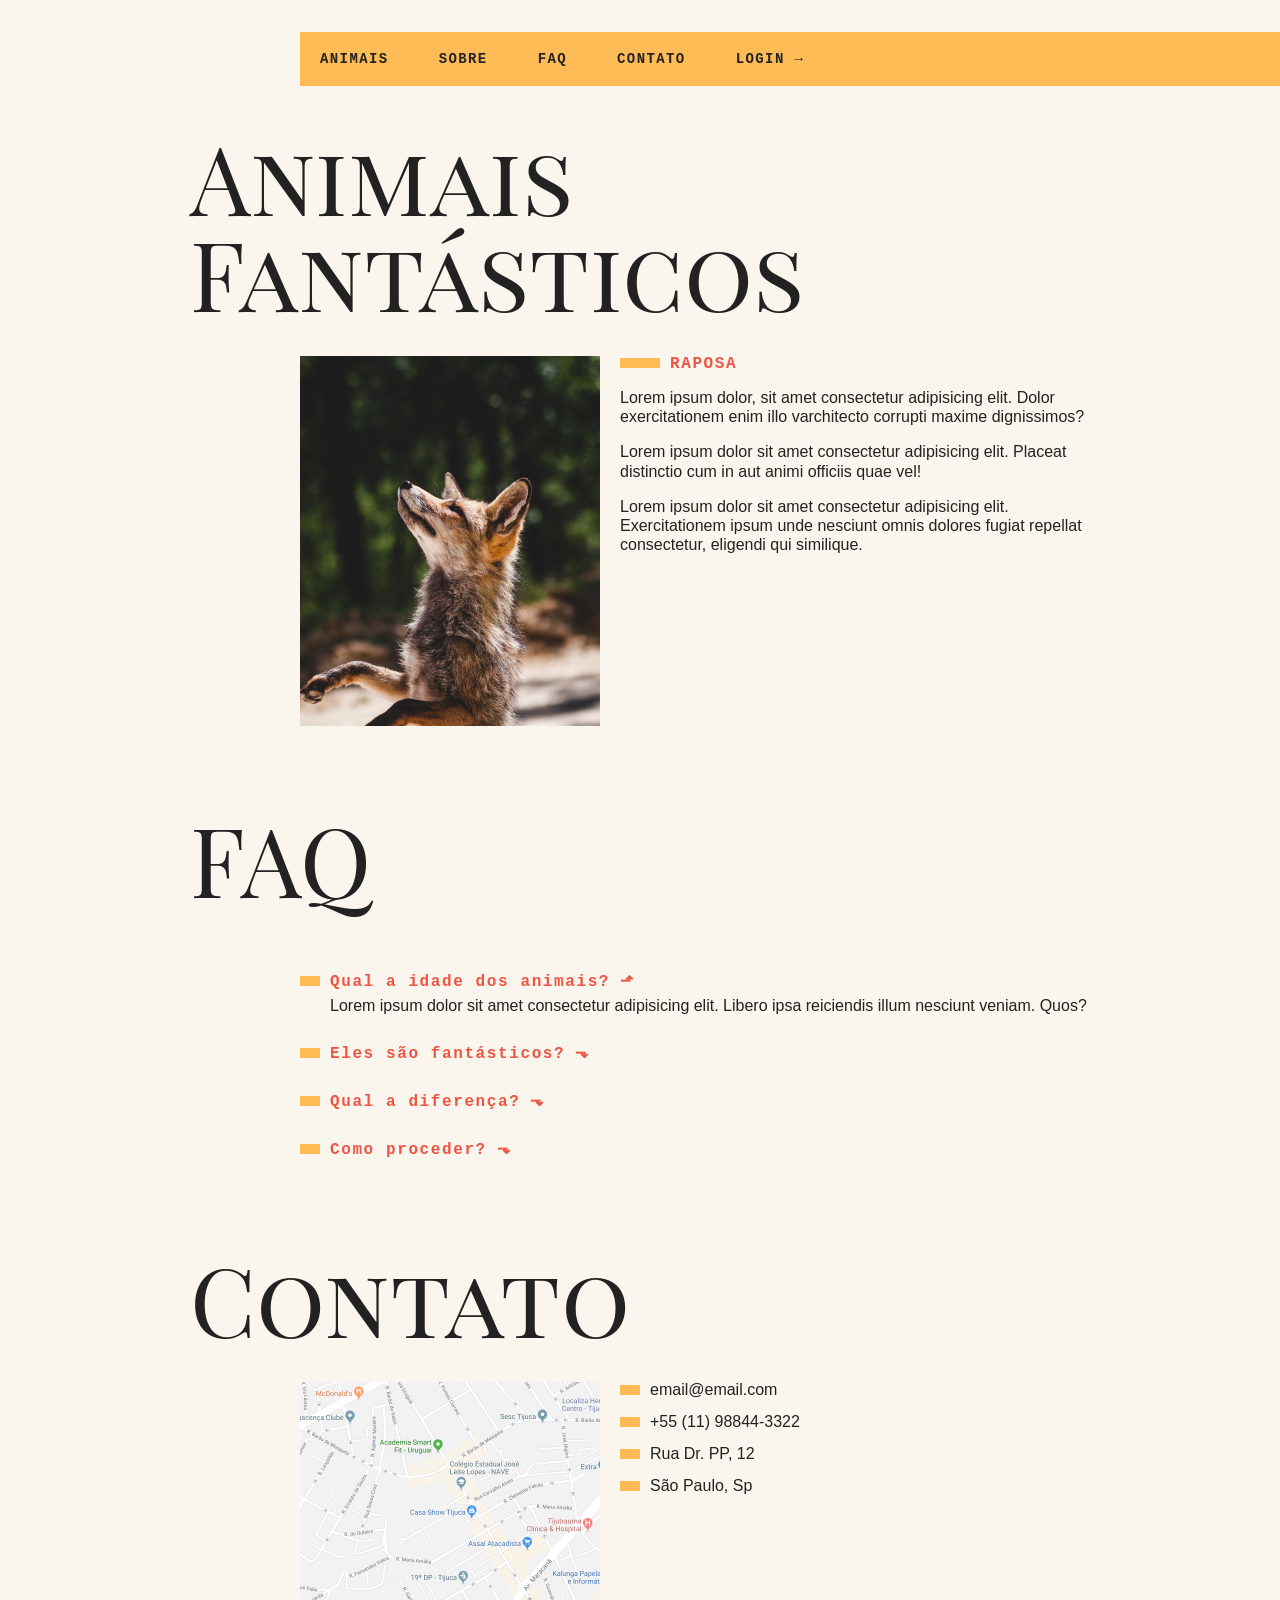
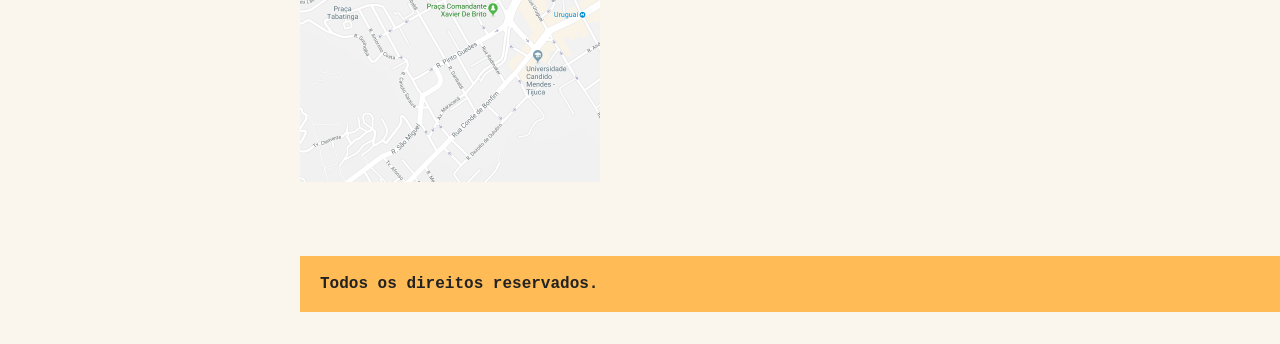
==== commit e6c10e18: "new feature - dropdown menu" ====
--- a/index.html
+++ b/index.html
@@ -20,6 +20,15 @@
       <nav class="menu" data-menu="suave">
         <ul>
           <li><a href="#animais">Animais</a></li>
+          <li data-dropdown>
+            <a href="sobre.html">Sobre</a>
+            <ul class="dropdown-menu">
+              <li><a href="empresa.html">A Empresa</a></li>
+              <li><a href="equipe.html">Equipe</a></li>
+              <li><a href="socios.html">Sócios</a></li>
+              <li><a href="investidores.html">Investidores</a></li>
+            </ul>
+          </li>
           <li><a href="#faq">Faq</a></li>
           <li><a href="#contato">Contato</a></li>
           <li><a data-modal="abrir" href="login.html">Login →</a></li>
@@ -180,7 +189,10 @@
       <!-- Section Contato -->
       <section class="grid-section contato" data-anime="scroll" id="contato">
         <h1 class="titulo">Contato</h1>
-        <div class="mapa"><img src="img/content/mapa.png" /></div>
+        <!-- prettier-ignore -->
+        <div class="mapa" data-tooltip aria-label="Endereço próximo ao estacionamento">
+          <img src="img/content/mapa.png" />
+        </div>
         <ul class="dados">
           <li>email@email.com</li>
           <li>+55 (11) 98844-3322</li>
--- a/css/style.css
+++ b/css/style.css
@@ -1 +1 @@
-html,body,div,span,applet,object,iframe,h1,h2,h3,h4,h5,h6,p,blockquote,pre,a,abbr,acronym,address,big,cite,code,del,dfn,em,img,ins,kbd,q,s,samp,small,strike,strong,sub,sup,tt,var,b,u,i,center,dl,dt,dd,ol,ul,li,fieldset,form,label,legend,table,caption,tbody,tfoot,thead,tr,th,td,article,aside,canvas,details,embed,figure,figcaption,footer,header,hgroup,menu,nav,output,ruby,section,summary,time,mark,audio,video{margin:0;padding:0;border:0;font-size:100%;font:inherit;vertical-align:baseline}article,aside,details,figcaption,figure,footer,header,hgroup,menu,nav,section{display:block}body{line-height:1}ol,ul{list-style:none}blockquote,q{quotes:none}blockquote:before,blockquote:after,q:before,q:after{content:'';content:none}table{border-collapse:collapse;border-spacing:0}html.textomaior{font-size:130%}img{display:block;max-width:100%}body{background:#faf6ed;color:#222;-webkit-font-smoothing:antialiased}.grid-container{display:grid;grid-template-columns:1fr 120px minmax(300px, 800px) 1fr}.menu{grid-column:3/5;margin-top:2em;margin-bottom:2em;background:#fb5}.menu ul{display:-webkit-box;display:-ms-flexbox;display:flex;-ms-flex-wrap:wrap;flex-wrap:wrap}.menu ul li a{display:block;padding:20px;margin-right:10px;color:#222;text-decoration:none;font-family:"IBM PLex Mono",monospace;font-weight:bold;letter-spacing:0.1em;text-transform:uppercase;font-size:0.875rem}.grid-section{grid-column:2/4;width:100%;-webkit-box-sizing:border-box;box-sizing:border-box;padding:10px;display:grid;grid-template-columns:90px 300px 1fr;grid-gap:20px;margin-bottom:4rem}.titulo{font-family:"Playfair Display SC", Georgia;font-size:6rem;line-height:1;margin-bottom:1rem;grid-column:1/4}.animais h2{font-family:"IBM PLex Mono",monospace;font-weight:bold;letter-spacing:0.1em;font-size:1rem;text-transform:uppercase;margin-bottom:1rem;color:#e54}.animais h2::before{content:"";display:inline-block;width:40px;height:10px;background-color:#fb5;margin-right:10px}.animais p{font-family:Helvetica, Arial, sans-serif;line-height:1.2;margin-bottom:1rem}.animais-lista{height:370px;overflow-y:scroll;grid-column:2}.animais-lista::-webkit-scrollbar{width:18px}.animais-lista::-webkit-scrollbar-thumb{background:#fb5;border-left:4px solid #faf6ed;border-right:4px solid #faf6ed}.animais-lista::-webkit-scrollbar-track{background:#faf6ed}.animais-lista li{cursor:pointer}.animais-descricao{grid-column:3}.animais-descricao section{margin-bottom:3rem}.faq-lista{grid-column:2/4}.faq-lista dt{font-family:"IBM PLex Mono",monospace;font-weight:bold;letter-spacing:0.1em;margin-top:2rem;margin-bottom:0.5rem;color:#e54}.faq-lista dt::before{content:"";display:inline-block;width:40px;height:10px;background-color:#fb5;margin-right:10px;width:20px}.faq-lista dd{font-family:Helvetica, Arial, sans-serif;margin-bottom:0.5rem;margin-left:30px}.mapa{grid-column:2}.dados{grid-column:3}.dados li{margin-bottom:1rem;font-family:Helvetica, Arial, sans-serif}.dados li::before{content:"";display:inline-block;width:40px;height:10px;background-color:#fb5;margin-right:10px;width:20px}.copy{grid-column:3/5;margin-bottom:2rem;background:#fb5}.copy p{padding:20px;font-family:"IBM PLex Mono",monospace;font-weight:bold}@media (max-width: 700px){.grid-container{grid-template-columns:1fr}.menu,.grid-section,.copy{grid-column:1}.menu{margin-top:0px}.copy{margin-bottom:0px}.grid-section{grid-template-columns:100px 1fr;grid-gap:10px}.grid-section h1{font-size:3rem}.animais-lista{grid-column:1}.faq-lista,.dados,.mapa{grid-column:1/3}}.js [data-tab="content"] section{display:none}.js [data-tab="content"] section.ativo{display:block !important}.js [data-tab="content"] section.ativo.show-right{-webkit-animation:show-right 0.5s forwards;animation:show-right 0.5s forwards}.js [data-tab="content"] section.ativo.show-down{-webkit-animation:show-down 0.5s forwards;animation:show-down 0.5s forwards}@-webkit-keyframes show-right{from{opacity:0;-webkit-transform:translate3d(-30px, 0, 0);transform:translate3d(-30px, 0, 0)}to{opacity:1;-webkit-transform:translate3d(0, 0, 0);transform:translate3d(0, 0, 0)}}@keyframes show-right{from{opacity:0;-webkit-transform:translate3d(-30px, 0, 0);transform:translate3d(-30px, 0, 0)}to{opacity:1;-webkit-transform:translate3d(0, 0, 0);transform:translate3d(0, 0, 0)}}@-webkit-keyframes show-down{from{opacity:0;-webkit-transform:translate3d(0, -30px, 0);transform:translate3d(0, -30px, 0)}to{opacity:1;-webkit-transform:translate3d(0, 0, 0);transform:translate3d(0, 0, 0)}}@keyframes show-down{from{opacity:0;-webkit-transform:translate3d(0, -30px, 0);transform:translate3d(0, -30px, 0)}to{opacity:1;-webkit-transform:translate3d(0, 0, 0);transform:translate3d(0, 0, 0)}}.js [data-anime="accordion"] dt{cursor:pointer}.js [data-anime="accordion"] dt::after{content:"⬎";margin-left:10px}.js [data-anime="accordion"] dt.show::after{content:"⬏"}.js [data-anime="accordion"] dd{display:none}.js [data-anime="accordion"] dd.show{display:block;-webkit-animation:slideDown 0.5s forwards;animation:slideDown 0.5s forwards}@-webkit-keyframes slideDown{from{opacity:0;max-height:0}to{opacity:1;max-height:100px}}@keyframes slideDown{from{opacity:0;max-height:0}to{opacity:1;max-height:100px}}.js [data-anime="scroll"]{opacity:0;-webkit-transform:translate3d(-30px, 0, 0);transform:translate3d(-30px, 0, 0);-webkit-transition:0.3s;transition:0.3s}.js [data-anime="scroll"].ativo{opacity:1;-webkit-transform:translate3d(0, 0, 0);transform:translate3d(0, 0, 0)}.modal-container{height:100vh;width:100%;background:rgba(0,0,0,0.5);position:fixed;top:0;left:0;z-index:2000;display:none;-webkit-box-pack:center;-ms-flex-pack:center;justify-content:center;-webkit-box-align:center;-ms-flex-align:center;align-items:center}.modal-container.ativo{display:-webkit-box;display:-ms-flexbox;display:flex}.modal{background:white;padding:40px;border:10px solid #fb5;-webkit-box-shadow:0 0 0 10px white;box-shadow:0 0 0 10px white;position:relative;min-width:300px}@-webkit-keyframes modal{from{opacity:0;-webkit-transform:translate3d(0, -30px, 0);transform:translate3d(0, -30px, 0)}to{opacity:1;-webkit-transform:translate3d(0, 0, 0);transform:translate3d(0, 0, 0)}}@keyframes modal{from{opacity:0;-webkit-transform:translate3d(0, -30px, 0);transform:translate3d(0, -30px, 0)}to{opacity:1;-webkit-transform:translate3d(0, 0, 0);transform:translate3d(0, 0, 0)}}.ativo .modal{-webkit-animation:modal 0.3s forwards;animation:modal 0.3s forwards}.fechar{width:50px;height:50px;border:4px solid white;border-radius:50%;position:absolute;top:-30px;right:-30px;background:#e54;-webkit-box-shadow:0 4px 4px 0 rgba(0,0,0,0.3);box-shadow:0 4px 4px 0 rgba(0,0,0,0.3);font-size:1.2em;color:white;font-family:"IBM Plex Mono", monospace;cursor:pointer}.modal label{font-family:"IBM Plex Mono", monospace;display:block;font-weight:bold;margin:1rem 0 0.5rem 0}.modal input{width:100%;padding:0.7rem 0.5rem;-webkit-box-sizing:border-box;box-sizing:border-box;border:1px solid rgba(0,0,0,0.2)}.modal button[type="submit"]{display:block;background:#e54;border:none;border-radius:4px;padding:0.7rem 2rem;color:white;font-size:1rem;font-family:"IBM Plex Mono", monospace;margin-top:1rem;font-weight:bold}
+html,body,div,span,applet,object,iframe,h1,h2,h3,h4,h5,h6,p,blockquote,pre,a,abbr,acronym,address,big,cite,code,del,dfn,em,img,ins,kbd,q,s,samp,small,strike,strong,sub,sup,tt,var,b,u,i,center,dl,dt,dd,ol,ul,li,fieldset,form,label,legend,table,caption,tbody,tfoot,thead,tr,th,td,article,aside,canvas,details,embed,figure,figcaption,footer,header,hgroup,menu,nav,output,ruby,section,summary,time,mark,audio,video{margin:0;padding:0;border:0;font-size:100%;font:inherit;vertical-align:baseline}article,aside,details,figcaption,figure,footer,header,hgroup,menu,nav,section{display:block}body{line-height:1}ol,ul{list-style:none}blockquote,q{quotes:none}blockquote:before,blockquote:after,q:before,q:after{content:'';content:none}table{border-collapse:collapse;border-spacing:0}html.textomaior{font-size:130%}img{display:block;max-width:100%}body{background:#faf6ed;color:#222;-webkit-font-smoothing:antialiased}.grid-container{display:grid;grid-template-columns:1fr 120px minmax(300px, 800px) 1fr}.menu{grid-column:3/5;margin-top:2em;margin-bottom:2em;background:#fb5}.menu ul{display:-webkit-box;display:-ms-flexbox;display:flex;-ms-flex-wrap:wrap;flex-wrap:wrap}.menu ul li a{display:block;padding:20px;margin-right:10px;color:#222;text-decoration:none;font-family:"IBM PLex Mono",monospace;font-weight:bold;letter-spacing:0.1em;text-transform:uppercase;font-size:0.875rem}.grid-section{grid-column:2/4;width:100%;-webkit-box-sizing:border-box;box-sizing:border-box;padding:10px;display:grid;grid-template-columns:90px 300px 1fr;grid-gap:20px;margin-bottom:4rem}.titulo{font-family:"Playfair Display SC", Georgia;font-size:6rem;line-height:1;margin-bottom:1rem;grid-column:1/4}.animais h2{font-family:"IBM PLex Mono",monospace;font-weight:bold;letter-spacing:0.1em;font-size:1rem;text-transform:uppercase;margin-bottom:1rem;color:#e54}.animais h2::before{content:"";display:inline-block;width:40px;height:10px;background-color:#fb5;margin-right:10px}.animais p{font-family:Helvetica, Arial, sans-serif;line-height:1.2;margin-bottom:1rem}.animais-lista{height:370px;overflow-y:scroll;grid-column:2}.animais-lista::-webkit-scrollbar{width:18px}.animais-lista::-webkit-scrollbar-thumb{background:#fb5;border-left:4px solid #faf6ed;border-right:4px solid #faf6ed}.animais-lista::-webkit-scrollbar-track{background:#faf6ed}.animais-lista li{cursor:pointer}.animais-descricao{grid-column:3}.animais-descricao section{margin-bottom:3rem}.faq-lista{grid-column:2/4}.faq-lista dt{font-family:"IBM PLex Mono",monospace;font-weight:bold;letter-spacing:0.1em;margin-top:2rem;margin-bottom:0.5rem;color:#e54}.faq-lista dt::before{content:"";display:inline-block;width:40px;height:10px;background-color:#fb5;margin-right:10px;width:20px}.faq-lista dd{font-family:Helvetica, Arial, sans-serif;margin-bottom:0.5rem;margin-left:30px}.mapa{grid-column:2}.dados{grid-column:3}.dados li{margin-bottom:1rem;font-family:Helvetica, Arial, sans-serif}.dados li::before{content:"";display:inline-block;width:40px;height:10px;background-color:#fb5;margin-right:10px;width:20px}.copy{grid-column:3/5;margin-bottom:2rem;background:#fb5}.copy p{padding:20px;font-family:"IBM PLex Mono",monospace;font-weight:bold}@media (max-width: 700px){.grid-container{grid-template-columns:1fr}.menu,.grid-section,.copy{grid-column:1}.menu{margin-top:0px}.copy{margin-bottom:0px}.grid-section{grid-template-columns:100px 1fr;grid-gap:10px}.grid-section h1{font-size:3rem}.animais-lista{grid-column:1}.faq-lista,.dados,.mapa{grid-column:1/3}}.js [data-tab="content"] section{display:none}.js [data-tab="content"] section.ativo{display:block !important}.js [data-tab="content"] section.ativo.show-right{-webkit-animation:show-right 0.5s forwards;animation:show-right 0.5s forwards}.js [data-tab="content"] section.ativo.show-down{-webkit-animation:show-down 0.5s forwards;animation:show-down 0.5s forwards}@-webkit-keyframes show-right{from{opacity:0;-webkit-transform:translate3d(-30px, 0, 0);transform:translate3d(-30px, 0, 0)}to{opacity:1;-webkit-transform:translate3d(0, 0, 0);transform:translate3d(0, 0, 0)}}@keyframes show-right{from{opacity:0;-webkit-transform:translate3d(-30px, 0, 0);transform:translate3d(-30px, 0, 0)}to{opacity:1;-webkit-transform:translate3d(0, 0, 0);transform:translate3d(0, 0, 0)}}@-webkit-keyframes show-down{from{opacity:0;-webkit-transform:translate3d(0, -30px, 0);transform:translate3d(0, -30px, 0)}to{opacity:1;-webkit-transform:translate3d(0, 0, 0);transform:translate3d(0, 0, 0)}}@keyframes show-down{from{opacity:0;-webkit-transform:translate3d(0, -30px, 0);transform:translate3d(0, -30px, 0)}to{opacity:1;-webkit-transform:translate3d(0, 0, 0);transform:translate3d(0, 0, 0)}}.js [data-anime="accordion"] dt{cursor:pointer}.js [data-anime="accordion"] dt::after{content:"⬎";margin-left:10px}.js [data-anime="accordion"] dt.show::after{content:"⬏"}.js [data-anime="accordion"] dd{display:none}.js [data-anime="accordion"] dd.show{display:block;-webkit-animation:slideDown 0.5s forwards;animation:slideDown 0.5s forwards}@-webkit-keyframes slideDown{from{opacity:0;max-height:0}to{opacity:1;max-height:100px}}@keyframes slideDown{from{opacity:0;max-height:0}to{opacity:1;max-height:100px}}.js [data-anime="scroll"]{opacity:0;-webkit-transform:translate3d(-30px, 0, 0);transform:translate3d(-30px, 0, 0);-webkit-transition:0.3s;transition:0.3s}.js [data-anime="scroll"].ativo{opacity:1;-webkit-transform:translate3d(0, 0, 0);transform:translate3d(0, 0, 0)}.modal-container{height:100vh;width:100%;background:rgba(0,0,0,0.5);position:fixed;top:0;left:0;z-index:2000;display:none;-webkit-box-pack:center;-ms-flex-pack:center;justify-content:center;-webkit-box-align:center;-ms-flex-align:center;align-items:center}.modal-container.ativo{display:-webkit-box;display:-ms-flexbox;display:flex}.modal{background:white;padding:40px;border:10px solid #fb5;-webkit-box-shadow:0 0 0 10px white;box-shadow:0 0 0 10px white;position:relative;min-width:300px}@-webkit-keyframes modal{from{opacity:0;-webkit-transform:translate3d(0, -30px, 0);transform:translate3d(0, -30px, 0)}to{opacity:1;-webkit-transform:translate3d(0, 0, 0);transform:translate3d(0, 0, 0)}}@keyframes modal{from{opacity:0;-webkit-transform:translate3d(0, -30px, 0);transform:translate3d(0, -30px, 0)}to{opacity:1;-webkit-transform:translate3d(0, 0, 0);transform:translate3d(0, 0, 0)}}.ativo .modal{-webkit-animation:modal 0.3s forwards;animation:modal 0.3s forwards}.fechar{width:50px;height:50px;border:4px solid white;border-radius:50%;position:absolute;top:-30px;right:-30px;background:#e54;-webkit-box-shadow:0 4px 4px 0 rgba(0,0,0,0.3);box-shadow:0 4px 4px 0 rgba(0,0,0,0.3);font-size:1.2em;color:white;font-family:"IBM Plex Mono", monospace;cursor:pointer}.modal label{font-family:"IBM Plex Mono", monospace;display:block;font-weight:bold;margin:1rem 0 0.5rem 0}.modal input{width:100%;padding:0.7rem 0.5rem;-webkit-box-sizing:border-box;box-sizing:border-box;border:1px solid rgba(0,0,0,0.2)}.modal button[type="submit"]{display:block;background:#e54;border:none;border-radius:4px;padding:0.7rem 2rem;color:white;font-size:1rem;font-family:"IBM Plex Mono", monospace;margin-top:1rem;font-weight:bold}.tooltip{position:absolute;z-index:500;background:rgba(0,0,0,0.6);-webkit-box-shadow:0 0 0 2px #fb5,0 0 0 6px rgba(0,0,0,0.6);box-shadow:0 0 0 2px #fb5,0 0 0 6px rgba(0,0,0,0.6);padding:0.5rem;color:white;font-family:"IBM PLex Mono", monospace;font-weight:bold;font-size:0.875rem;max-width:170px;border-radius:2px}[data-dropdown]{position:relative}[data-dropdown] .dropdown-menu{display:none}[data-dropdown]:hover .dropdown-menu,[data-dropdown].active .dropdown-menu{display:block;-webkit-animation:show-down 0.3s forwards;animation:show-down 0.3s forwards}@keyframes show-down{from{opacity:0;-webkit-transform:translate3d(0, -10px, 0);transform:translate3d(0, -10px, 0)}to{opacity:1;-webkit-transform:translate3d(0, 0, 0);transform:translate3d(0, 0, 0)}}.dropdown-menu{position:absolute;background:#e54;border:2px solid #333;top:48px;left:20px;z-index:200}.dropdown-menu a:hover{color:white}.dropdown-menu::before{content:" ";display:block;position:absolute;top:-10px;left:7px;width:0px;height:0px;border-bottom:10px solid #e54;border-left:10px solid transparent;border-right:10px solid transparent}
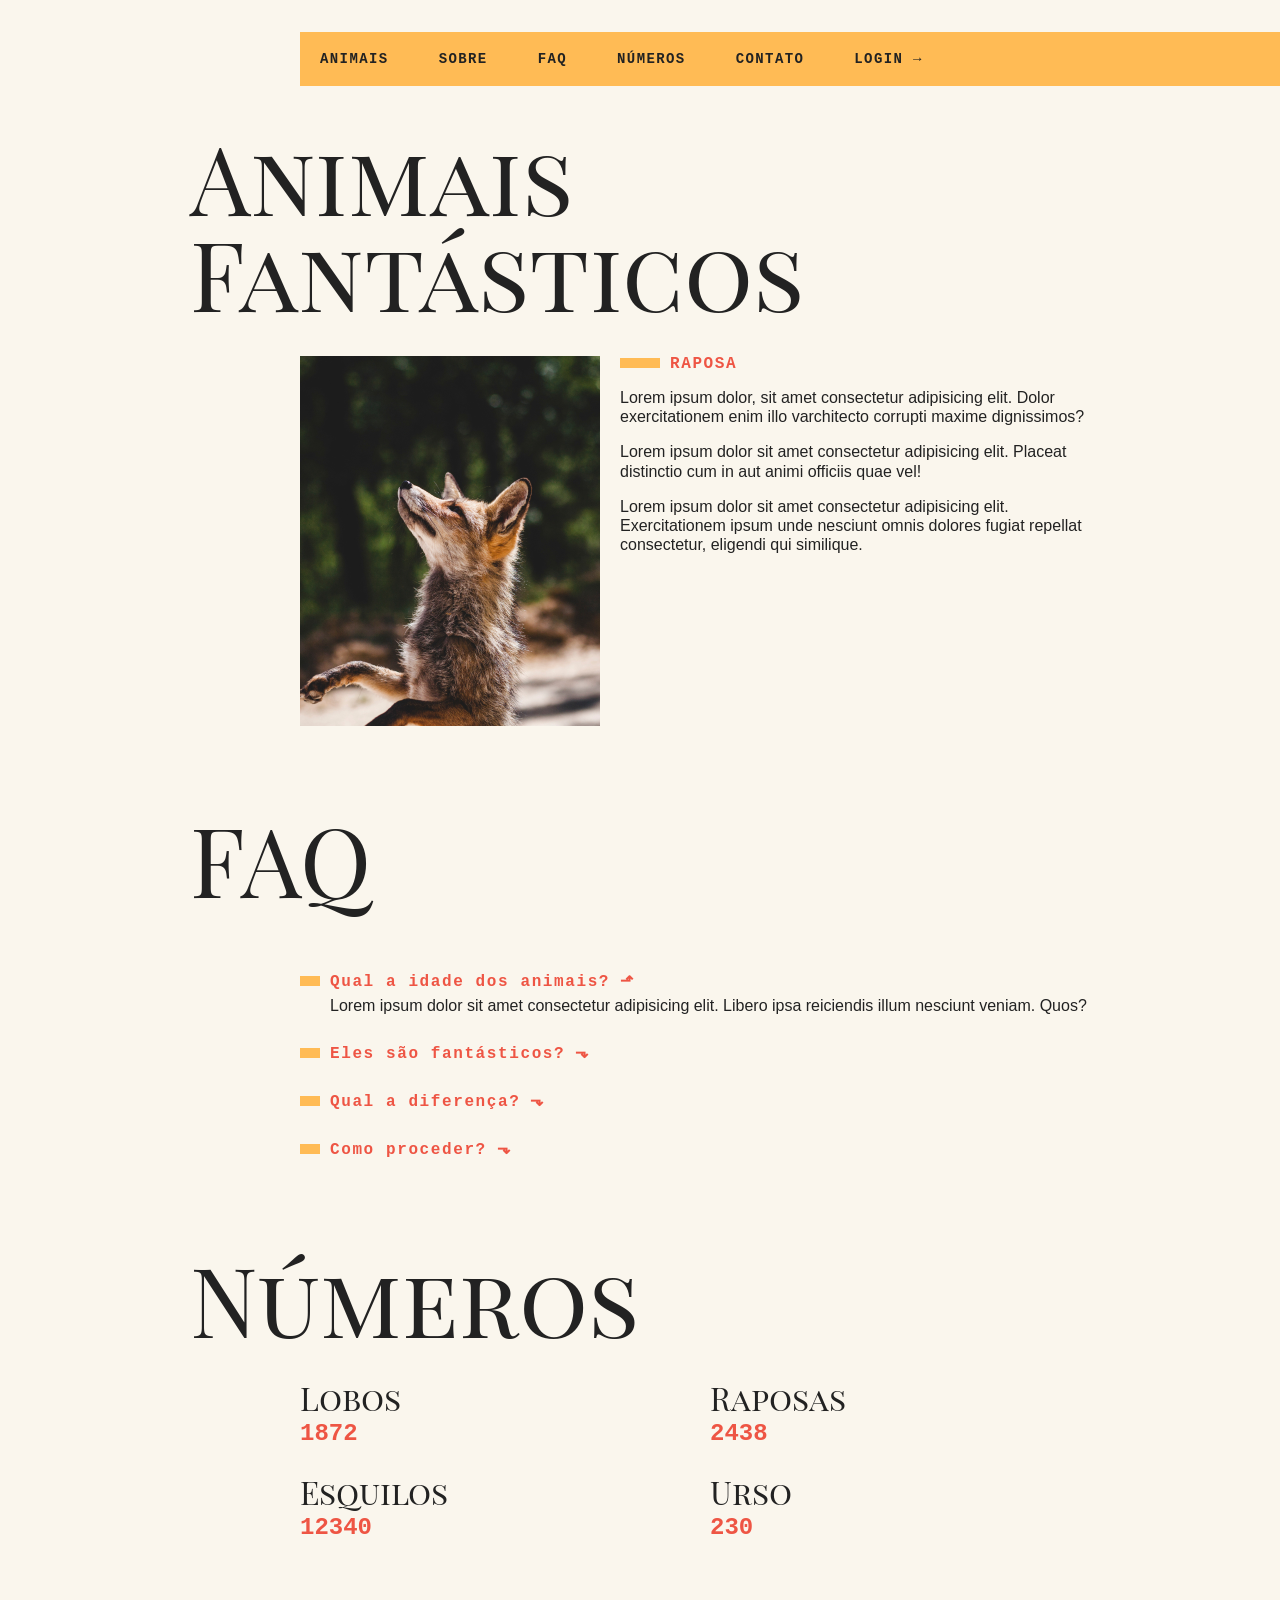
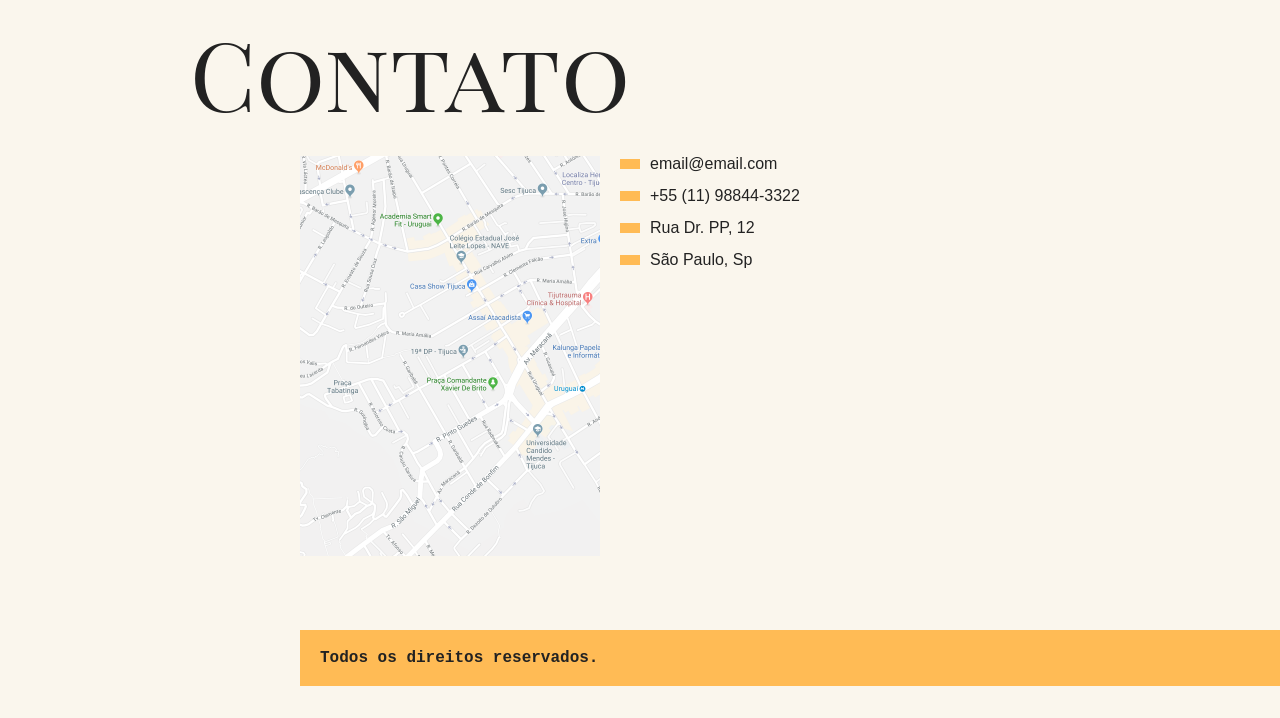
==== commit decff102: "new feature - numeros" ====
--- a/index.html
+++ b/index.html
@@ -18,7 +18,10 @@
     <div class="grid-container">
       <!-- menu -->
       <nav class="menu" data-menu="suave">
-        <ul>
+        <button data-menu="button" aria-expanded="false" aria-controls="menu">
+          Menu
+        </button>
+        <ul data-menu="list" id="menu">
           <li><a href="#animais">Animais</a></li>
           <li data-dropdown>
             <a href="sobre.html">Sobre</a>
@@ -30,6 +33,7 @@
             </ul>
           </li>
           <li><a href="#faq">Faq</a></li>
+          <li><a href="#numeros">Números</a></li>
           <li><a href="#contato">Contato</a></li>
           <li><a data-modal="abrir" href="login.html">Login →</a></li>
         </ul>
@@ -186,6 +190,31 @@
         </dl>
       </section>
 
+      <!-- section numeros -->
+      <section class="grid-section numeros" data-anime="scroll" id="numeros">
+        <h1 class="titulo">Números</h1>
+        <div class="numeros-grid">
+          <div class="numero-animal">
+            <h3>Lobos</h3>
+            <span data-numero>4874</span>
+          </div>
+
+          <div class="numero-animal">
+            <h3>Raposas</h3>
+            <span data-numero>5374</span>
+          </div>
+
+          <div class="numero-animal">
+            <h3>Esquilos</h3>
+            <span data-numero>12340</span>
+          </div>
+
+          <div class="numero-animal">
+            <h3>Urso</h3>
+            <span data-numero>230</span>
+          </div>
+        </div>
+      </section>
       <!-- Section Contato -->
       <section class="grid-section contato" data-anime="scroll" id="contato">
         <h1 class="titulo">Contato</h1>
--- a/css/style.css
+++ b/css/style.css
@@ -1 +1 @@
-html,body,div,span,applet,object,iframe,h1,h2,h3,h4,h5,h6,p,blockquote,pre,a,abbr,acronym,address,big,cite,code,del,dfn,em,img,ins,kbd,q,s,samp,small,strike,strong,sub,sup,tt,var,b,u,i,center,dl,dt,dd,ol,ul,li,fieldset,form,label,legend,table,caption,tbody,tfoot,thead,tr,th,td,article,aside,canvas,details,embed,figure,figcaption,footer,header,hgroup,menu,nav,output,ruby,section,summary,time,mark,audio,video{margin:0;padding:0;border:0;font-size:100%;font:inherit;vertical-align:baseline}article,aside,details,figcaption,figure,footer,header,hgroup,menu,nav,section{display:block}body{line-height:1}ol,ul{list-style:none}blockquote,q{quotes:none}blockquote:before,blockquote:after,q:before,q:after{content:'';content:none}table{border-collapse:collapse;border-spacing:0}html.textomaior{font-size:130%}img{display:block;max-width:100%}body{background:#faf6ed;color:#222;-webkit-font-smoothing:antialiased}.grid-container{display:grid;grid-template-columns:1fr 120px minmax(300px, 800px) 1fr}.menu{grid-column:3/5;margin-top:2em;margin-bottom:2em;background:#fb5}.menu ul{display:-webkit-box;display:-ms-flexbox;display:flex;-ms-flex-wrap:wrap;flex-wrap:wrap}.menu ul li a{display:block;padding:20px;margin-right:10px;color:#222;text-decoration:none;font-family:"IBM PLex Mono",monospace;font-weight:bold;letter-spacing:0.1em;text-transform:uppercase;font-size:0.875rem}.grid-section{grid-column:2/4;width:100%;-webkit-box-sizing:border-box;box-sizing:border-box;padding:10px;display:grid;grid-template-columns:90px 300px 1fr;grid-gap:20px;margin-bottom:4rem}.titulo{font-family:"Playfair Display SC", Georgia;font-size:6rem;line-height:1;margin-bottom:1rem;grid-column:1/4}.animais h2{font-family:"IBM PLex Mono",monospace;font-weight:bold;letter-spacing:0.1em;font-size:1rem;text-transform:uppercase;margin-bottom:1rem;color:#e54}.animais h2::before{content:"";display:inline-block;width:40px;height:10px;background-color:#fb5;margin-right:10px}.animais p{font-family:Helvetica, Arial, sans-serif;line-height:1.2;margin-bottom:1rem}.animais-lista{height:370px;overflow-y:scroll;grid-column:2}.animais-lista::-webkit-scrollbar{width:18px}.animais-lista::-webkit-scrollbar-thumb{background:#fb5;border-left:4px solid #faf6ed;border-right:4px solid #faf6ed}.animais-lista::-webkit-scrollbar-track{background:#faf6ed}.animais-lista li{cursor:pointer}.animais-descricao{grid-column:3}.animais-descricao section{margin-bottom:3rem}.faq-lista{grid-column:2/4}.faq-lista dt{font-family:"IBM PLex Mono",monospace;font-weight:bold;letter-spacing:0.1em;margin-top:2rem;margin-bottom:0.5rem;color:#e54}.faq-lista dt::before{content:"";display:inline-block;width:40px;height:10px;background-color:#fb5;margin-right:10px;width:20px}.faq-lista dd{font-family:Helvetica, Arial, sans-serif;margin-bottom:0.5rem;margin-left:30px}.mapa{grid-column:2}.dados{grid-column:3}.dados li{margin-bottom:1rem;font-family:Helvetica, Arial, sans-serif}.dados li::before{content:"";display:inline-block;width:40px;height:10px;background-color:#fb5;margin-right:10px;width:20px}.copy{grid-column:3/5;margin-bottom:2rem;background:#fb5}.copy p{padding:20px;font-family:"IBM PLex Mono",monospace;font-weight:bold}@media (max-width: 700px){.grid-container{grid-template-columns:1fr}.menu,.grid-section,.copy{grid-column:1}.menu{margin-top:0px}.copy{margin-bottom:0px}.grid-section{grid-template-columns:100px 1fr;grid-gap:10px}.grid-section h1{font-size:3rem}.animais-lista{grid-column:1}.faq-lista,.dados,.mapa{grid-column:1/3}}.js [data-tab="content"] section{display:none}.js [data-tab="content"] section.ativo{display:block !important}.js [data-tab="content"] section.ativo.show-right{-webkit-animation:show-right 0.5s forwards;animation:show-right 0.5s forwards}.js [data-tab="content"] section.ativo.show-down{-webkit-animation:show-down 0.5s forwards;animation:show-down 0.5s forwards}@-webkit-keyframes show-right{from{opacity:0;-webkit-transform:translate3d(-30px, 0, 0);transform:translate3d(-30px, 0, 0)}to{opacity:1;-webkit-transform:translate3d(0, 0, 0);transform:translate3d(0, 0, 0)}}@keyframes show-right{from{opacity:0;-webkit-transform:translate3d(-30px, 0, 0);transform:translate3d(-30px, 0, 0)}to{opacity:1;-webkit-transform:translate3d(0, 0, 0);transform:translate3d(0, 0, 0)}}@-webkit-keyframes show-down{from{opacity:0;-webkit-transform:translate3d(0, -30px, 0);transform:translate3d(0, -30px, 0)}to{opacity:1;-webkit-transform:translate3d(0, 0, 0);transform:translate3d(0, 0, 0)}}@keyframes show-down{from{opacity:0;-webkit-transform:translate3d(0, -30px, 0);transform:translate3d(0, -30px, 0)}to{opacity:1;-webkit-transform:translate3d(0, 0, 0);transform:translate3d(0, 0, 0)}}.js [data-anime="accordion"] dt{cursor:pointer}.js [data-anime="accordion"] dt::after{content:"⬎";margin-left:10px}.js [data-anime="accordion"] dt.show::after{content:"⬏"}.js [data-anime="accordion"] dd{display:none}.js [data-anime="accordion"] dd.show{display:block;-webkit-animation:slideDown 0.5s forwards;animation:slideDown 0.5s forwards}@-webkit-keyframes slideDown{from{opacity:0;max-height:0}to{opacity:1;max-height:100px}}@keyframes slideDown{from{opacity:0;max-height:0}to{opacity:1;max-height:100px}}.js [data-anime="scroll"]{opacity:0;-webkit-transform:translate3d(-30px, 0, 0);transform:translate3d(-30px, 0, 0);-webkit-transition:0.3s;transition:0.3s}.js [data-anime="scroll"].ativo{opacity:1;-webkit-transform:translate3d(0, 0, 0);transform:translate3d(0, 0, 0)}.modal-container{height:100vh;width:100%;background:rgba(0,0,0,0.5);position:fixed;top:0;left:0;z-index:2000;display:none;-webkit-box-pack:center;-ms-flex-pack:center;justify-content:center;-webkit-box-align:center;-ms-flex-align:center;align-items:center}.modal-container.ativo{display:-webkit-box;display:-ms-flexbox;display:flex}.modal{background:white;padding:40px;border:10px solid #fb5;-webkit-box-shadow:0 0 0 10px white;box-shadow:0 0 0 10px white;position:relative;min-width:300px}@-webkit-keyframes modal{from{opacity:0;-webkit-transform:translate3d(0, -30px, 0);transform:translate3d(0, -30px, 0)}to{opacity:1;-webkit-transform:translate3d(0, 0, 0);transform:translate3d(0, 0, 0)}}@keyframes modal{from{opacity:0;-webkit-transform:translate3d(0, -30px, 0);transform:translate3d(0, -30px, 0)}to{opacity:1;-webkit-transform:translate3d(0, 0, 0);transform:translate3d(0, 0, 0)}}.ativo .modal{-webkit-animation:modal 0.3s forwards;animation:modal 0.3s forwards}.fechar{width:50px;height:50px;border:4px solid white;border-radius:50%;position:absolute;top:-30px;right:-30px;background:#e54;-webkit-box-shadow:0 4px 4px 0 rgba(0,0,0,0.3);box-shadow:0 4px 4px 0 rgba(0,0,0,0.3);font-size:1.2em;color:white;font-family:"IBM Plex Mono", monospace;cursor:pointer}.modal label{font-family:"IBM Plex Mono", monospace;display:block;font-weight:bold;margin:1rem 0 0.5rem 0}.modal input{width:100%;padding:0.7rem 0.5rem;-webkit-box-sizing:border-box;box-sizing:border-box;border:1px solid rgba(0,0,0,0.2)}.modal button[type="submit"]{display:block;background:#e54;border:none;border-radius:4px;padding:0.7rem 2rem;color:white;font-size:1rem;font-family:"IBM Plex Mono", monospace;margin-top:1rem;font-weight:bold}.tooltip{position:absolute;z-index:500;background:rgba(0,0,0,0.6);-webkit-box-shadow:0 0 0 2px #fb5,0 0 0 6px rgba(0,0,0,0.6);box-shadow:0 0 0 2px #fb5,0 0 0 6px rgba(0,0,0,0.6);padding:0.5rem;color:white;font-family:"IBM PLex Mono", monospace;font-weight:bold;font-size:0.875rem;max-width:170px;border-radius:2px}[data-dropdown]{position:relative}[data-dropdown] .dropdown-menu{display:none}[data-dropdown]:hover .dropdown-menu,[data-dropdown].active .dropdown-menu{display:block;-webkit-animation:show-down 0.3s forwards;animation:show-down 0.3s forwards}@keyframes show-down{from{opacity:0;-webkit-transform:translate3d(0, -10px, 0);transform:translate3d(0, -10px, 0)}to{opacity:1;-webkit-transform:translate3d(0, 0, 0);transform:translate3d(0, 0, 0)}}.dropdown-menu{position:absolute;background:#e54;border:2px solid #333;top:48px;left:20px;z-index:200}.dropdown-menu a:hover{color:white}.dropdown-menu::before{content:" ";display:block;position:absolute;top:-10px;left:7px;width:0px;height:0px;border-bottom:10px solid #e54;border-left:10px solid transparent;border-right:10px solid transparent}
+html,body,div,span,applet,object,iframe,h1,h2,h3,h4,h5,h6,p,blockquote,pre,a,abbr,acronym,address,big,cite,code,del,dfn,em,img,ins,kbd,q,s,samp,small,strike,strong,sub,sup,tt,var,b,u,i,center,dl,dt,dd,ol,ul,li,fieldset,form,label,legend,table,caption,tbody,tfoot,thead,tr,th,td,article,aside,canvas,details,embed,figure,figcaption,footer,header,hgroup,menu,nav,output,ruby,section,summary,time,mark,audio,video{margin:0;padding:0;border:0;font-size:100%;font:inherit;vertical-align:baseline}article,aside,details,figcaption,figure,footer,header,hgroup,menu,nav,section{display:block}body{line-height:1}ol,ul{list-style:none}blockquote,q{quotes:none}blockquote:before,blockquote:after,q:before,q:after{content:'';content:none}table{border-collapse:collapse;border-spacing:0}html.textomaior{font-size:130%}img{display:block;max-width:100%}body{background:#faf6ed;color:#222;-webkit-font-smoothing:antialiased}.grid-container{display:grid;grid-template-columns:1fr 120px minmax(300px, 800px) 1fr}.menu{grid-column:3/5;margin-top:2em;margin-bottom:2em;background:#fb5}.menu ul{display:-webkit-box;display:-ms-flexbox;display:flex;-ms-flex-wrap:wrap;flex-wrap:wrap}.menu ul li a{display:block;padding:20px;margin-right:10px;color:#222;text-decoration:none;font-family:"IBM PLex Mono",monospace;font-weight:bold;letter-spacing:0.1em;text-transform:uppercase;font-size:0.875rem}.grid-section{grid-column:2/4;width:100%;-webkit-box-sizing:border-box;box-sizing:border-box;padding:10px;display:grid;grid-template-columns:90px 300px 1fr;grid-gap:20px;margin-bottom:4rem}.titulo{font-family:"Playfair Display SC", Georgia;font-size:6rem;line-height:1;margin-bottom:1rem;grid-column:1/4}.animais h2{font-family:"IBM PLex Mono",monospace;font-weight:bold;letter-spacing:0.1em;font-size:1rem;text-transform:uppercase;margin-bottom:1rem;color:#e54}.animais h2::before{content:"";display:inline-block;width:40px;height:10px;background-color:#fb5;margin-right:10px}.animais p{font-family:Helvetica, Arial, sans-serif;line-height:1.2;margin-bottom:1rem}.animais-lista{height:370px;overflow-y:scroll;grid-column:2}.animais-lista::-webkit-scrollbar{width:18px}.animais-lista::-webkit-scrollbar-thumb{background:#fb5;border-left:4px solid #faf6ed;border-right:4px solid #faf6ed}.animais-lista::-webkit-scrollbar-track{background:#faf6ed}.animais-lista li{cursor:pointer}.animais-descricao{grid-column:3}.animais-descricao section{margin-bottom:3rem}.faq-lista{grid-column:2/4}.faq-lista dt{font-family:"IBM PLex Mono",monospace;font-weight:bold;letter-spacing:0.1em;margin-top:2rem;margin-bottom:0.5rem;color:#e54}.faq-lista dt::before{content:"";display:inline-block;width:40px;height:10px;background-color:#fb5;margin-right:10px;width:20px}.faq-lista dd{font-family:Helvetica, Arial, sans-serif;margin-bottom:0.5rem;margin-left:30px}.mapa{grid-column:2}.dados{grid-column:3}.dados li{margin-bottom:1rem;font-family:Helvetica, Arial, sans-serif}.dados li::before{content:"";display:inline-block;width:40px;height:10px;background-color:#fb5;margin-right:10px;width:20px}.copy{grid-column:3/5;margin-bottom:2rem;background:#fb5}.copy p{padding:20px;font-family:"IBM PLex Mono",monospace;font-weight:bold}@media (max-width: 700px){.grid-container{grid-template-columns:1fr}.menu,.grid-section,.copy{grid-column:1}.menu{margin-top:0px}.copy{margin-bottom:0px}.grid-section{grid-template-columns:100px 1fr;grid-gap:10px}.grid-section h1{font-size:3rem}.animais-lista{grid-column:1}.faq-lista,.dados,.mapa{grid-column:1/3}}.js [data-tab="content"] section{display:none}.js [data-tab="content"] section.ativo{display:block !important}.js [data-tab="content"] section.ativo.show-right{-webkit-animation:show-right 0.5s forwards;animation:show-right 0.5s forwards}.js [data-tab="content"] section.ativo.show-down{-webkit-animation:show-down 0.5s forwards;animation:show-down 0.5s forwards}@-webkit-keyframes show-right{from{opacity:0;-webkit-transform:translate3d(-30px, 0, 0);transform:translate3d(-30px, 0, 0)}to{opacity:1;-webkit-transform:translate3d(0, 0, 0);transform:translate3d(0, 0, 0)}}@keyframes show-right{from{opacity:0;-webkit-transform:translate3d(-30px, 0, 0);transform:translate3d(-30px, 0, 0)}to{opacity:1;-webkit-transform:translate3d(0, 0, 0);transform:translate3d(0, 0, 0)}}@-webkit-keyframes show-down{from{opacity:0;-webkit-transform:translate3d(0, -30px, 0);transform:translate3d(0, -30px, 0)}to{opacity:1;-webkit-transform:translate3d(0, 0, 0);transform:translate3d(0, 0, 0)}}@keyframes show-down{from{opacity:0;-webkit-transform:translate3d(0, -30px, 0);transform:translate3d(0, -30px, 0)}to{opacity:1;-webkit-transform:translate3d(0, 0, 0);transform:translate3d(0, 0, 0)}}.js [data-anime="accordion"] dt{cursor:pointer}.js [data-anime="accordion"] dt::after{content:"⬎";margin-left:10px}.js [data-anime="accordion"] dt.show::after{content:"⬏"}.js [data-anime="accordion"] dd{display:none}.js [data-anime="accordion"] dd.show{display:block;-webkit-animation:slideDown 0.5s forwards;animation:slideDown 0.5s forwards}@-webkit-keyframes slideDown{from{opacity:0;max-height:0}to{opacity:1;max-height:100px}}@keyframes slideDown{from{opacity:0;max-height:0}to{opacity:1;max-height:100px}}.js [data-anime="scroll"]{opacity:0;-webkit-transform:translate3d(-30px, 0, 0);transform:translate3d(-30px, 0, 0);-webkit-transition:0.3s;transition:0.3s}.js [data-anime="scroll"].ativo{opacity:1;-webkit-transform:translate3d(0, 0, 0);transform:translate3d(0, 0, 0)}.modal-container{height:100vh;width:100%;background:rgba(0,0,0,0.5);position:fixed;top:0;left:0;z-index:2000;display:none;-webkit-box-pack:center;-ms-flex-pack:center;justify-content:center;-webkit-box-align:center;-ms-flex-align:center;align-items:center}.modal-container.ativo{display:-webkit-box;display:-ms-flexbox;display:flex}.modal{background:white;padding:40px;border:10px solid #fb5;-webkit-box-shadow:0 0 0 10px white;box-shadow:0 0 0 10px white;position:relative;min-width:300px}@-webkit-keyframes modal{from{opacity:0;-webkit-transform:translate3d(0, -30px, 0);transform:translate3d(0, -30px, 0)}to{opacity:1;-webkit-transform:translate3d(0, 0, 0);transform:translate3d(0, 0, 0)}}@keyframes modal{from{opacity:0;-webkit-transform:translate3d(0, -30px, 0);transform:translate3d(0, -30px, 0)}to{opacity:1;-webkit-transform:translate3d(0, 0, 0);transform:translate3d(0, 0, 0)}}.ativo .modal{-webkit-animation:modal 0.3s forwards;animation:modal 0.3s forwards}.fechar{width:50px;height:50px;border:4px solid white;border-radius:50%;position:absolute;top:-30px;right:-30px;background:#e54;-webkit-box-shadow:0 4px 4px 0 rgba(0,0,0,0.3);box-shadow:0 4px 4px 0 rgba(0,0,0,0.3);font-size:1.2em;color:white;font-family:"IBM Plex Mono", monospace;cursor:pointer}.modal label{font-family:"IBM Plex Mono", monospace;display:block;font-weight:bold;margin:1rem 0 0.5rem 0}.modal input{width:100%;padding:0.7rem 0.5rem;-webkit-box-sizing:border-box;box-sizing:border-box;border:1px solid rgba(0,0,0,0.2)}.modal button[type="submit"]{display:block;background:#e54;border:none;border-radius:4px;padding:0.7rem 2rem;color:white;font-size:1rem;font-family:"IBM Plex Mono", monospace;margin-top:1rem;font-weight:bold}.tooltip{position:absolute;z-index:500;background:rgba(0,0,0,0.6);-webkit-box-shadow:0 0 0 2px #fb5,0 0 0 6px rgba(0,0,0,0.6);box-shadow:0 0 0 2px #fb5,0 0 0 6px rgba(0,0,0,0.6);padding:0.5rem;color:white;font-family:"IBM PLex Mono", monospace;font-weight:bold;font-size:0.875rem;max-width:170px;border-radius:2px}[data-dropdown]{position:relative}[data-dropdown] .dropdown-menu{display:none}[data-dropdown]:hover .dropdown-menu,[data-dropdown].active .dropdown-menu{display:block;-webkit-animation:show-down 0.3s forwards;animation:show-down 0.3s forwards}@keyframes show-down{from{opacity:0;-webkit-transform:translate3d(0, -10px, 0);transform:translate3d(0, -10px, 0)}to{opacity:1;-webkit-transform:translate3d(0, 0, 0);transform:translate3d(0, 0, 0)}}.dropdown-menu{position:absolute;background:#e54;border:2px solid #333;top:48px;left:20px;z-index:200}.dropdown-menu a:hover{color:white}.dropdown-menu::before{content:" ";display:block;position:absolute;top:-10px;left:7px;width:0px;height:0px;border-bottom:10px solid #e54;border-left:10px solid transparent;border-right:10px solid transparent}[data-menu="button"]{display:none}@media (max-width: 700px){.js [data-menu="button"]{display:-webkit-box;display:-ms-flexbox;display:flex;-webkit-box-align:center;-ms-flex-align:center;align-items:center;background:#222;border:none;padding:0.5rem 1rem;border-radius:4px;text-transform:uppercase;font-family:"IBM Plex Mono", monospace;font-weight:bold;color:white;cursor:pointer;margin:10px;position:relative;z-index:100}.js [data-menu="button"]::before{content:"";display:inline-block;width:14px;height:2px;background:#fff;-webkit-box-shadow:0 4px #fff, 0 -4px #fff;box-shadow:0 4px #fff, 0 -4px #fff;margin-right:0.5rem;-webkit-transition:-webkit-transform 0.3s;transition:-webkit-transform 0.3s;transition:transform 0.3s;transition:transform 0.3s, -webkit-transform 0.3s}.js [data-menu="button"].active::before{-webkit-transform:rotate(90deg);transform:rotate(90deg)}.js [data-menu="list"]{display:none;position:absolute;background:#fb5;width:160px;z-index:80;-webkit-box-shadow:2px 2px 2px 0 rgba(0,0,0,0.2);box-shadow:2px 2px 2px 0 rgba(0,0,0,0.2)}.js [data-menu="list"].active{display:block;-webkit-animation:show-right 0.3s forwards;animation:show-right 0.3s forwards}.js .dropdown-menu{position:static;border:none}}.numeros-grid{grid-column:2 / 4;display:grid;grid-template-columns:1fr 1fr;grid-gap:30px}.numeros-grid h3{font-size:2rem;font-family:"Playfair Display SC", Georgia;margin-bottom:0.5rem}.numeros-grid span{font-family:"IBM PLex Mono",monospace;font-weight:bold;font-size:1.5rem;color:#e54}@media (max-width: 700px){.numeros-grid{grid-column:1}}
